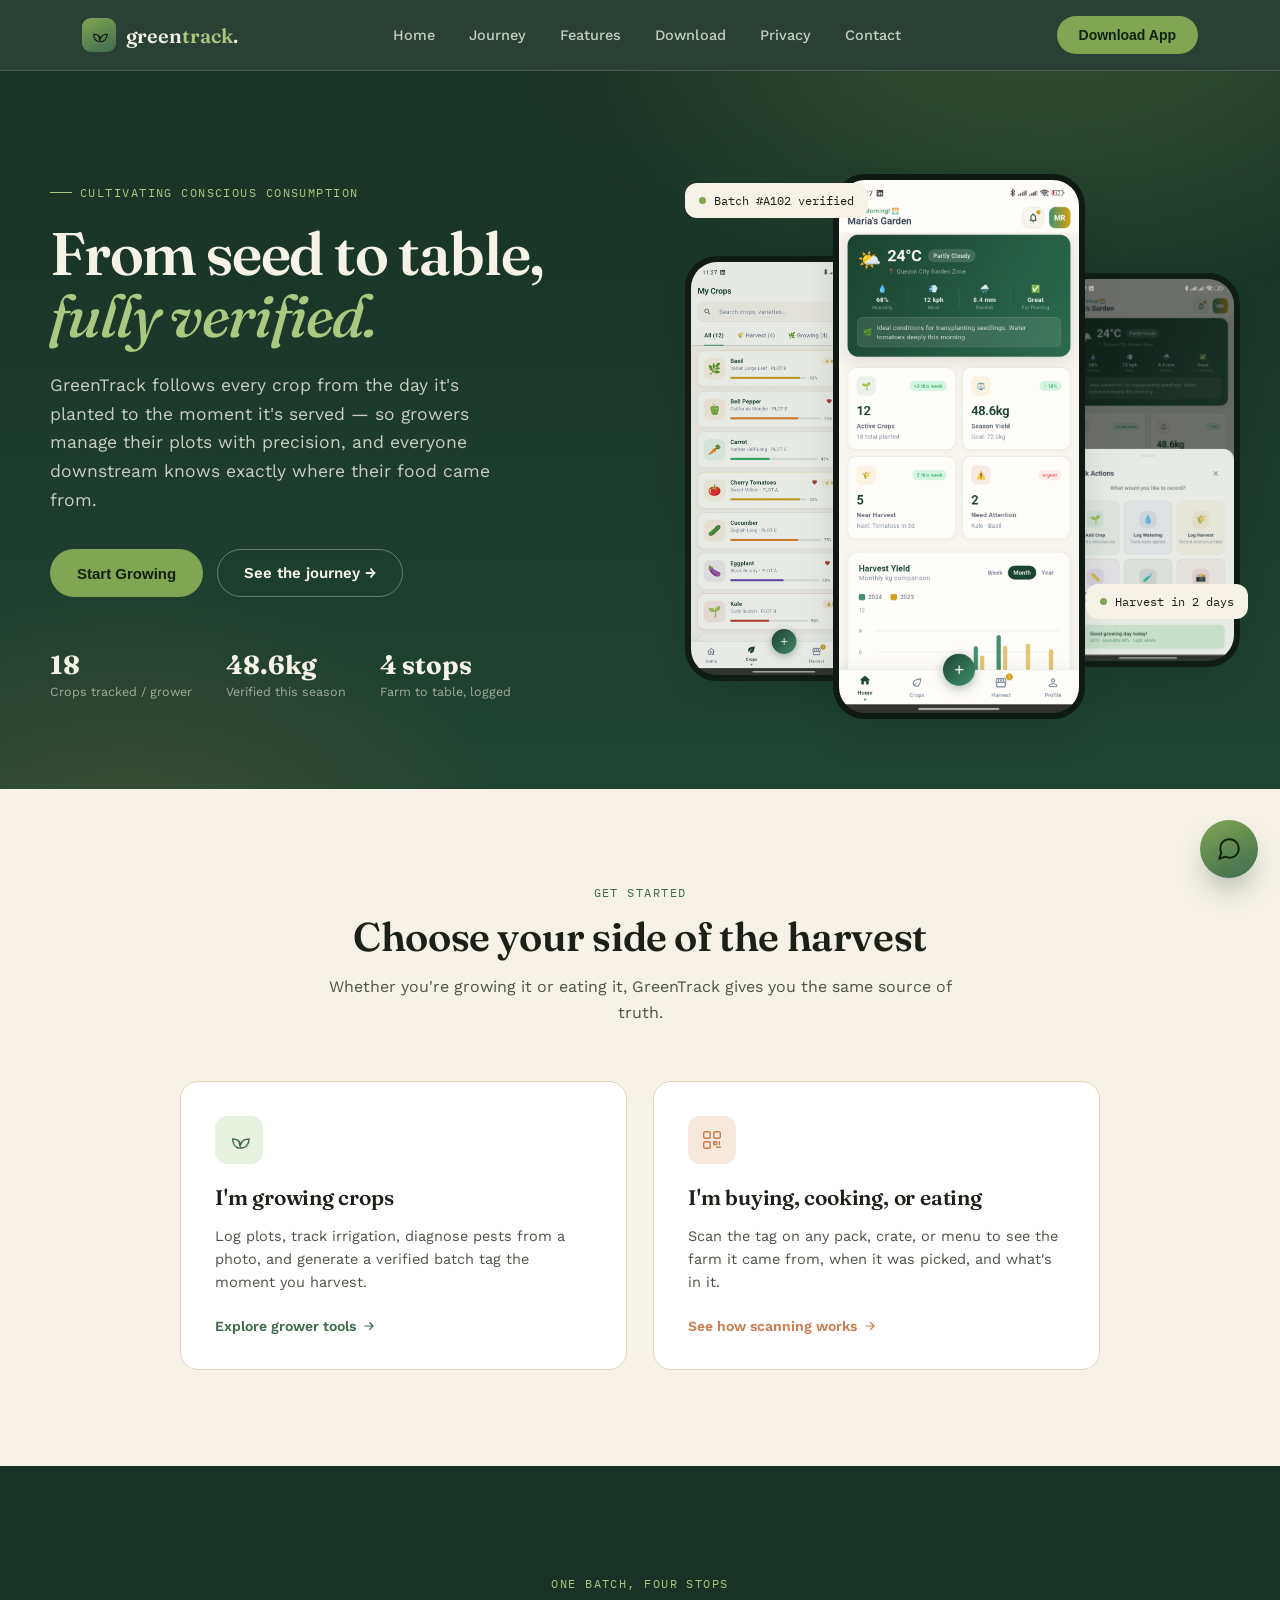
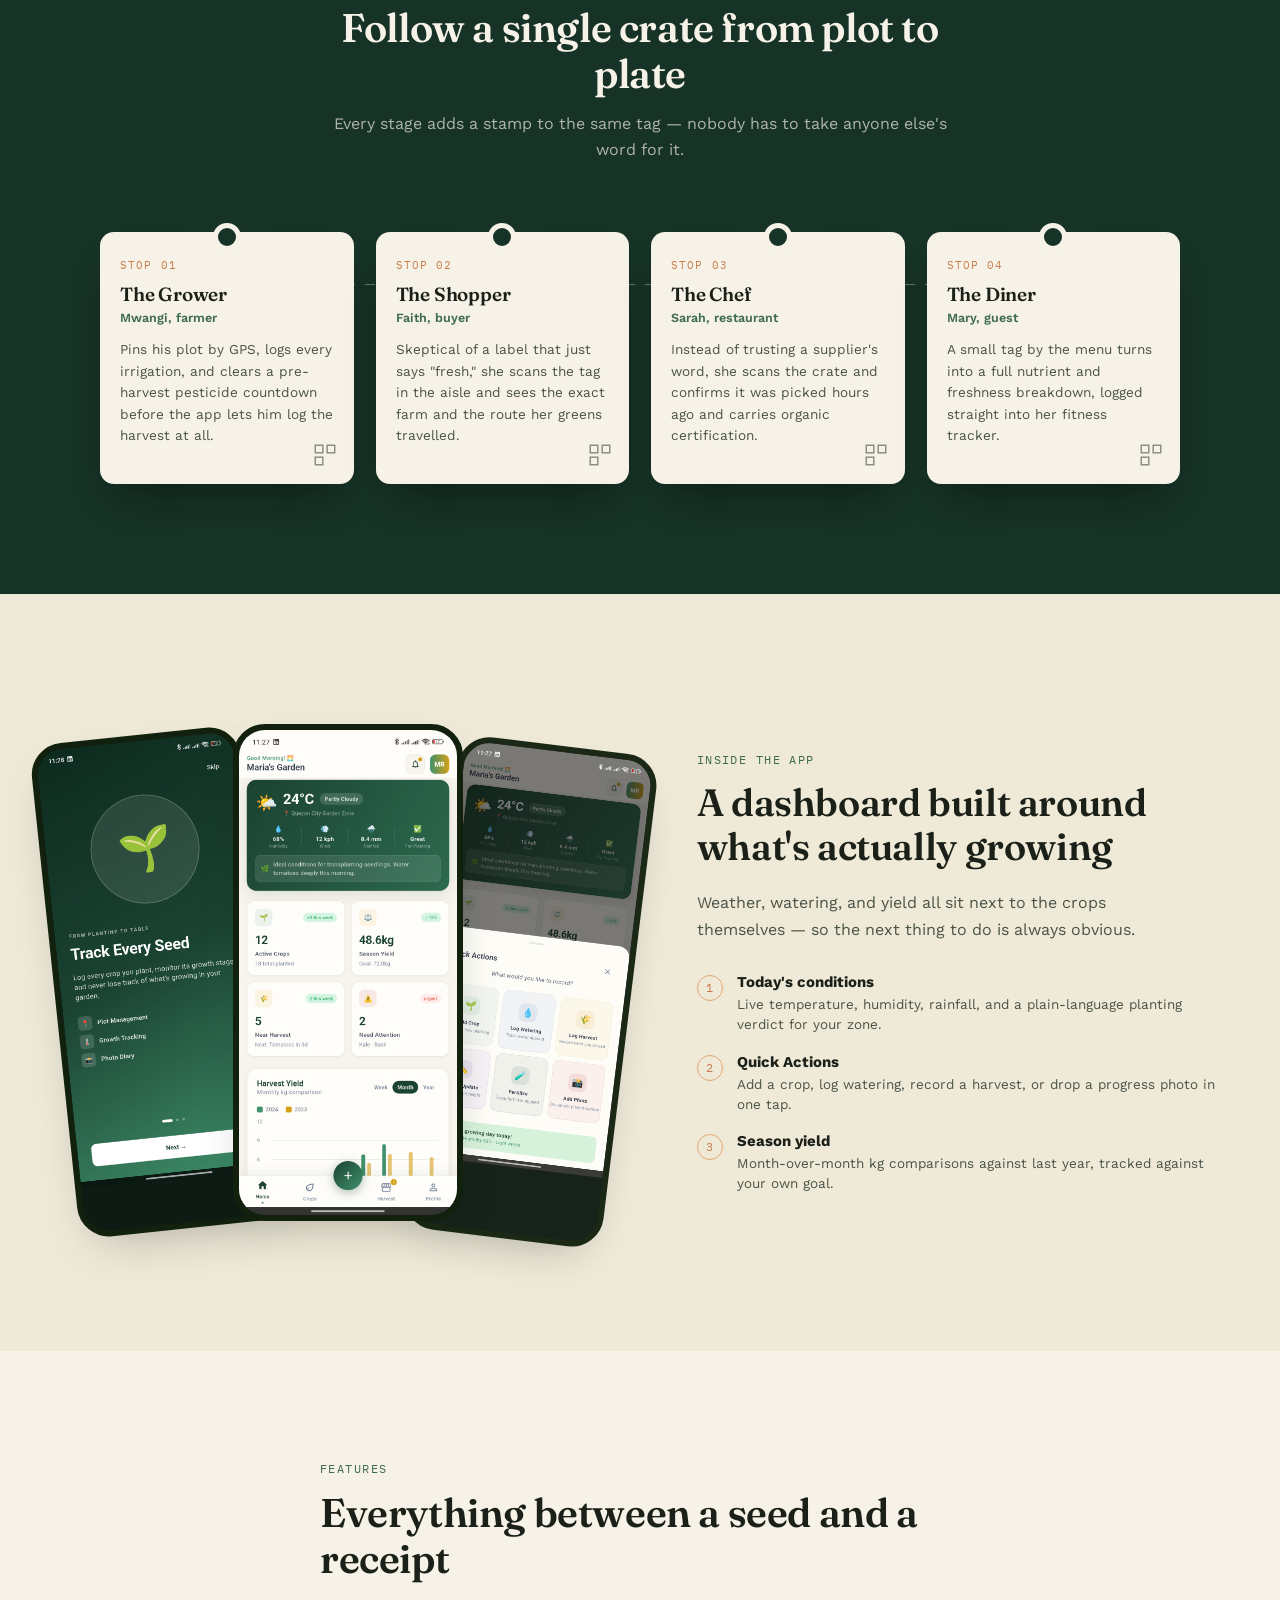
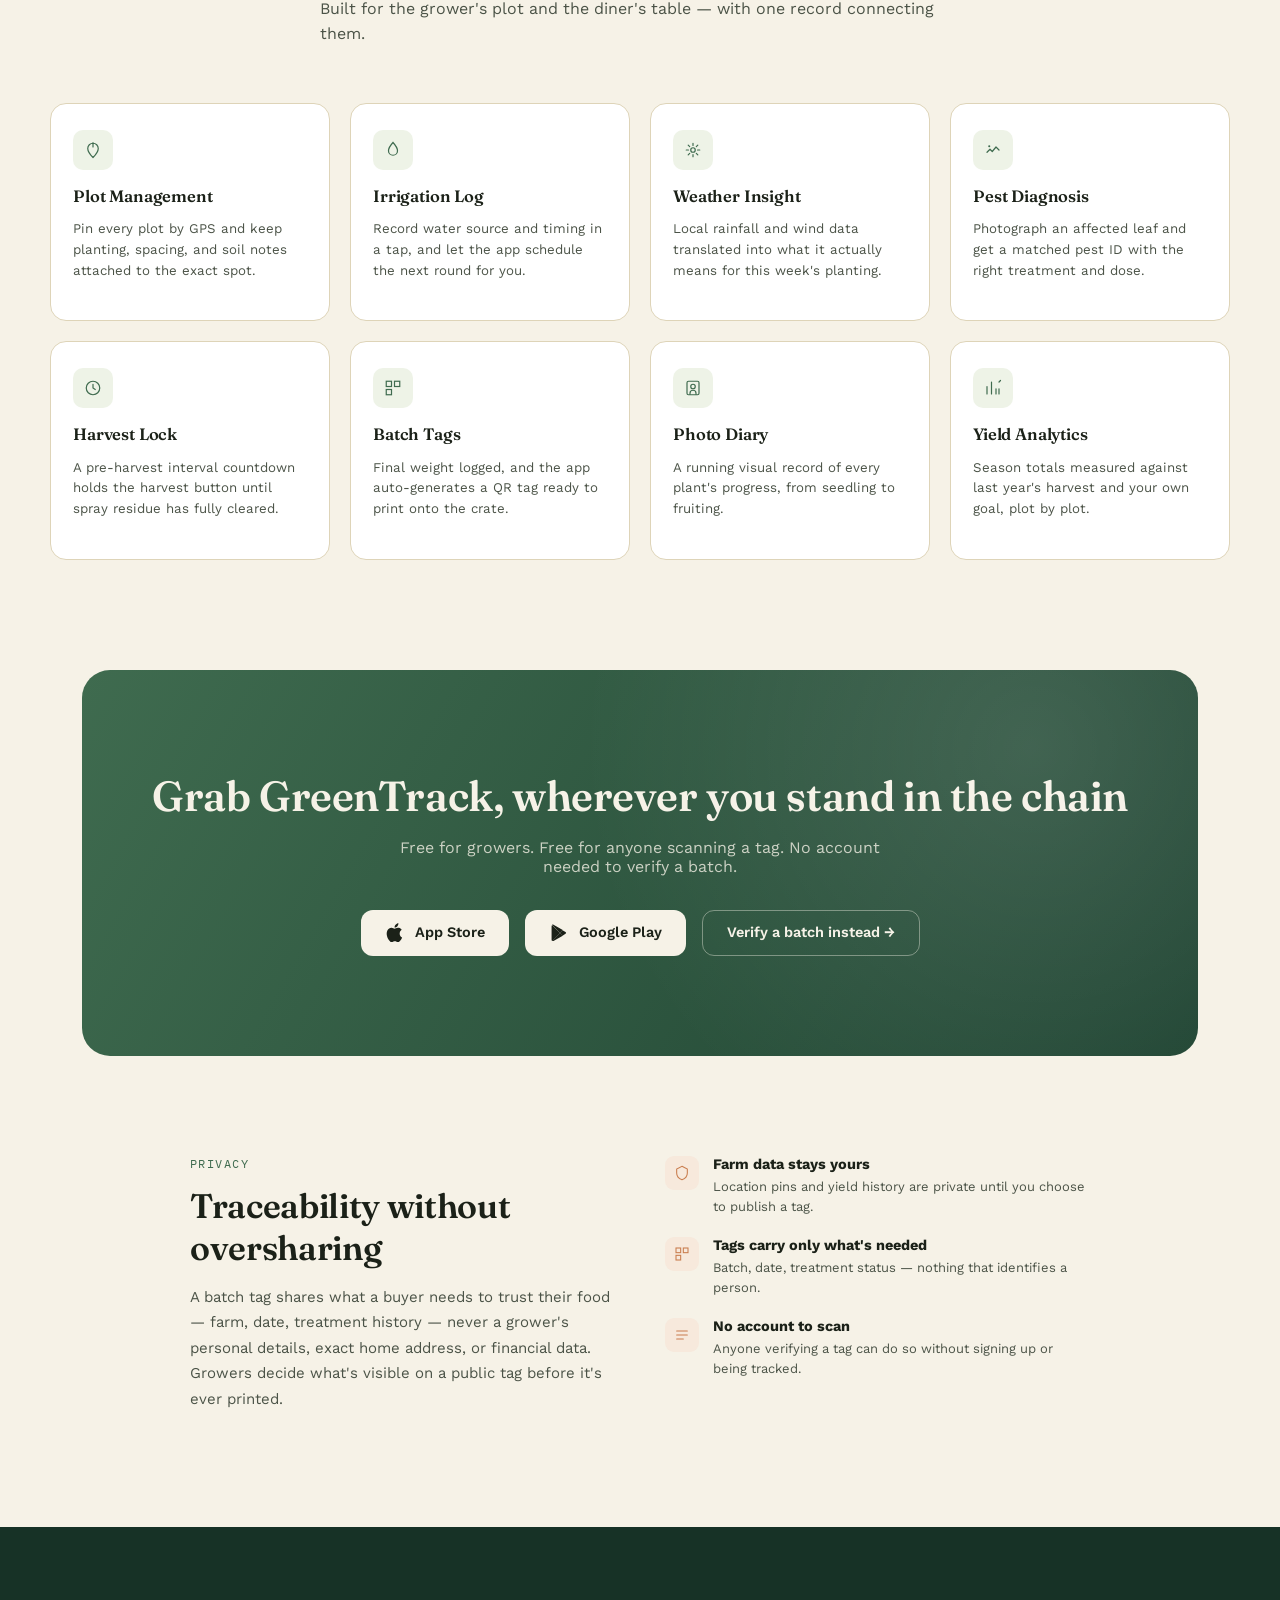
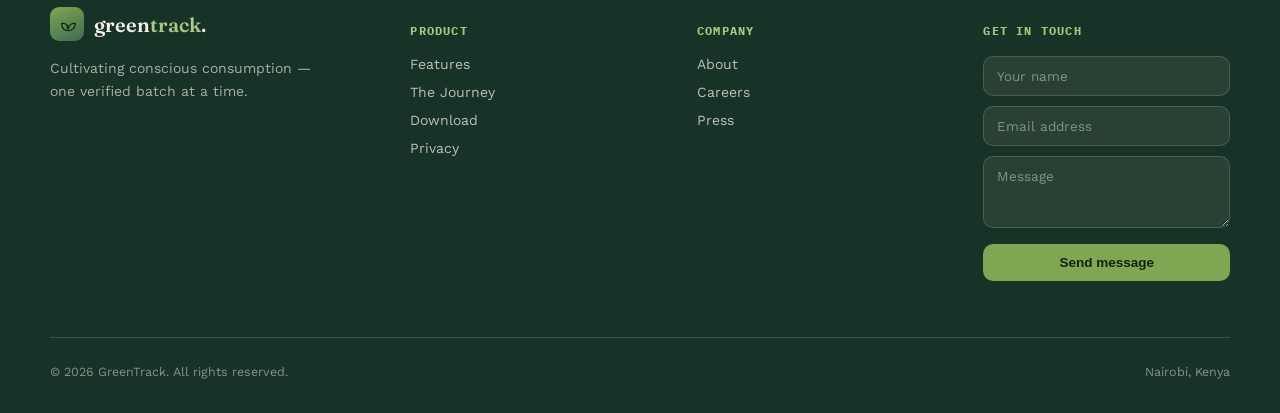
==== index.html @ 7df75783 "Initial GreenTrack project upload" ====
<!DOCTYPE html>
<html lang="en">
<head>
<meta charset="UTF-8">
<meta name="viewport" content="width=device-width, initial-scale=1.0">
<title>GreenTrack — From Seed to Table, Fully Verified</title>
<link rel="preconnect" href="https://fonts.googleapis.com">
<link rel="preconnect" href="https://fonts.gstatic.com" crossorigin>
<link href="https://fonts.googleapis.com/css2?family=Fraunces:opsz,wght@9..144,400;9..144,500;9..144,600;9..144,700&family=Work+Sans:wght@400;500;600;700&family=IBM+Plex+Mono:wght@400;500;600&display=swap" rel="stylesheet">
<link rel="stylesheet" href="widget.css">
<style>
  :root{
    --forest:#173226;
    --forest-2:#1F4432;
    --moss:#3F6B4F;
    --sprout:#7FA653;
    --sprout-light:#A8C97F;
    --clay:#C97D4E;
    --clay-light:#E3A876;
    --cream:#F6F2E7;
    --cream-2:#EFE9D8;
    --ink:#1B2118;
    --ink-soft:#4B5347;
    --line:#DED4B8;
    --line-dark:rgba(246,242,231,0.16);
    --radius:18px;
    --shadow:0 20px 50px -22px rgba(18,32,22,0.35);
  }
  *{box-sizing:border-box;}
  html{scroll-behavior:smooth;}
  body{
    margin:0;
    font-family:'Work Sans', sans-serif;
    background:var(--cream);
    color:var(--ink);
    -webkit-font-smoothing:antialiased;
    overflow-x:hidden;
  }
  h1,h2,h3,.display{
    font-family:'Fraunces', serif;
    font-weight:600;
    letter-spacing:-0.01em;
    margin:0;
    color:inherit;
  }
  .mono{
    font-family:'IBM Plex Mono', monospace;
    text-transform:uppercase;
    letter-spacing:0.12em;
    font-size:12px;
  }
  a{color:inherit; text-decoration:none;}
  img{max-width:100%; display:block;}
  .wrap{max-width:1180px; margin:0 auto; padding:0 32px;}
  section{position:relative;}

  /* ---------- NAV ---------- */
  header{
    position:sticky; top:0; z-index:50;
    background:rgba(23,50,38,0.92);
    backdrop-filter:blur(10px);
    border-bottom:1px solid var(--line-dark);
  }
  .nav{
    display:flex; align-items:center; justify-content:space-between;
    padding:16px 32px; max-width:1180px; margin:0 auto;
  }
  .brand{display:flex; align-items:center; gap:10px; color:var(--cream);}
  .brand-mark{
    width:34px; height:34px; border-radius:9px;
    background:linear-gradient(155deg, var(--sprout), var(--moss));
    display:flex; align-items:center; justify-content:center;
    flex-shrink:0;
  }
  .brand-mark svg{width:18px; height:18px;}
  .brand-name{font-family:'Fraunces', serif; font-size:20px; font-weight:600; color:var(--cream);}
  .brand-name span{color:var(--sprout-light);}
  nav.links{display:flex; gap:34px;}
  nav.links a{
    color:rgba(246,242,231,0.78); font-size:14.5px; font-weight:500;
    position:relative; padding:4px 0; transition:color .2s;
  }
  nav.links a:hover{color:var(--cream);}
  nav.links a::after{
    content:''; position:absolute; left:0; bottom:-2px; width:0; height:1.5px;
    background:var(--sprout-light); transition:width .25s;
  }
  nav.links a:hover::after{width:100%;}
  .nav-cta{
    background:var(--sprout); color:#12210E; font-weight:600; font-size:14px;
    padding:11px 22px; border-radius:999px; border:none; cursor:pointer;
    transition:transform .2s, background .2s; white-space:nowrap;
  }
  .nav-cta:hover{background:var(--sprout-light); transform:translateY(-1px);}
  .nav-toggle{display:none; background:none; border:none; color:var(--cream); font-size:26px; cursor:pointer;}

  /* ---------- HERO ---------- */
  .hero{
    background:
      radial-gradient(ellipse 900px 500px at 82% -10%, rgba(127,166,83,0.28), transparent 60%),
      radial-gradient(ellipse 700px 500px at 10% 110%, rgba(201,125,78,0.18), transparent 55%),
      linear-gradient(180deg, var(--forest) 0%, var(--forest-2) 100%);
    color:var(--cream);
    padding:88px 32px 0;
    overflow:hidden;
  }
  .hero-grid{
    max-width:1180px; margin:0 auto;
    display:grid; grid-template-columns:1.05fr 0.95fr; gap:40px; align-items:center;
    padding-bottom:70px;
  }
  .eyebrow{
    display:inline-flex; align-items:center; gap:8px;
    color:var(--sprout-light); margin-bottom:22px;
  }
  .eyebrow::before{content:''; width:22px; height:1px; background:var(--sprout-light);}
  .hero h1{
    font-size:clamp(38px, 5vw, 60px); line-height:1.04; letter-spacing:-0.02em;
  }
  .hero h1 em{font-style:italic; color:var(--sprout-light); font-weight:500;}
  .hero p.lede{
    font-size:17.5px; line-height:1.65; color:rgba(246,242,231,0.8);
    max-width:460px; margin:24px 0 34px;
  }
  .hero-ctas{display:flex; gap:14px; flex-wrap:wrap;}
  .btn{
    display:inline-flex; align-items:center; gap:9px;
    padding:14px 26px; border-radius:999px; font-weight:600; font-size:15px;
    cursor:pointer; border:1px solid transparent; transition:all .22s;
  }
  .btn-primary{background:var(--sprout); color:#12210E;}
  .btn-primary:hover{background:var(--sprout-light); transform:translateY(-2px); box-shadow:0 12px 24px -10px rgba(127,166,83,0.5);}
  .btn-ghost{background:transparent; border-color:rgba(246,242,231,0.35); color:var(--cream);}
  .btn-ghost:hover{border-color:var(--cream); background:rgba(246,242,231,0.08);}
  .hero-stats{display:flex; gap:34px; margin-top:52px; flex-wrap:wrap;}
  .hero-stats div b{display:block; font-family:'Fraunces', serif; font-size:26px; color:var(--cream);}
  .hero-stats div span{font-size:12.5px; color:rgba(246,242,231,0.6);}

  /* phone showcase */
  .phone-stage{position:relative; height:560px; display:flex; align-items:flex-end; justify-content:center;}
  .phone{
    position:absolute; width:230px; border-radius:32px; overflow:hidden;
    border:6px solid #0E1A13; box-shadow:var(--shadow); background:#0E1A13;
  }
  .phone img{width:100%; display:block;}
  .phone-main{width:252px; z-index:3; bottom:0;}
  .phone-back{width:198px; z-index:1; bottom:38px; left:-4px; opacity:0.9; filter:saturate(0.9);}
  .phone-back.right{left:auto; right:-10px; bottom:52px; width:184px;}
  .tag-float{
    position:absolute; z-index:4; background:var(--cream); color:var(--ink);
    padding:10px 14px; border-radius:12px; box-shadow:var(--shadow);
    font-family:'IBM Plex Mono', monospace; font-size:11.5px; display:flex; align-items:center; gap:8px;
  }
  .tag-float .dot{width:7px; height:7px; border-radius:50%; background:var(--sprout);}
  .tag-float.one{top:24px; left:-4px;}
  .tag-float.two{bottom:100px; right:-18px;}

  /* ---------- GET STARTED ---------- */
  .get-started{background:var(--cream); padding:96px 32px; text-align:center;}
  .section-head{max-width:640px; margin:0 auto 56px;}
  .section-head .mono{color:var(--moss); margin-bottom:14px; display:block;}
  .section-head h2{font-size:clamp(28px,3.4vw,40px); line-height:1.15;}
  .section-head p{color:var(--ink-soft); font-size:16px; margin-top:14px; line-height:1.6;}

  .path-grid{display:grid; grid-template-columns:1fr 1fr; gap:26px; max-width:920px; margin:0 auto;}
  .path-card{
    text-align:left; background:#fff; border:1px solid var(--line);
    border-radius:var(--radius); padding:34px; transition:transform .25s, box-shadow .25s;
  }
  .path-card:hover{transform:translateY(-6px); box-shadow:var(--shadow);}
  .path-icon{
    width:48px; height:48px; border-radius:12px; display:flex; align-items:center; justify-content:center;
    margin-bottom:20px;
  }
  .path-card.grow .path-icon{background:#E9F1E1; color:var(--moss);}
  .path-card.verify .path-icon{background:#F7E9DC; color:var(--clay);}
  .path-card h3{font-size:21px; margin-bottom:10px;}
  .path-card p{color:var(--ink-soft); font-size:14.5px; line-height:1.6; margin-bottom:22px;}
  .path-link{font-weight:600; font-size:14px; display:inline-flex; align-items:center; gap:6px;}
  .path-card.grow .path-link{color:var(--moss);}
  .path-card.verify .path-link{color:var(--clay);}
  .path-link svg{width:14px; height:14px; transition:transform .2s;}
  .path-card:hover .path-link svg{transform:translateX(4px);}

  /* ---------- JOURNEY (signature crate-tag chain) ---------- */
  .journey{background:var(--forest); color:var(--cream); padding:110px 32px;}
  .journey .section-head .mono{color:var(--sprout-light);}
  .journey .section-head p{color:rgba(246,242,231,0.68);}
  .journey .section-head{text-align:center;}

  .chain{
    max-width:1080px; margin:70px auto 0; position:relative;
  }
  .chain::before{
    content:''; position:absolute; top:52px; left:6%; right:6%; height:1px;
    background:repeating-linear-gradient(90deg, rgba(246,242,231,0.35) 0 10px, transparent 10px 20px);
  }
  .chain-row{display:grid; grid-template-columns:repeat(4,1fr); gap:22px;}
  .tag{
    position:relative; background:var(--cream); color:var(--ink);
    border-radius:14px; padding:26px 20px 24px;
    box-shadow:0 24px 40px -20px rgba(0,0,0,0.45);
  }
  .tag::before{
    content:''; position:absolute; top:-9px; left:50%; transform:translateX(-50%);
    width:18px; height:18px; background:var(--forest); border-radius:50%;
    border:5px solid var(--cream);
  }
  .tag .stage-num{
    font-family:'IBM Plex Mono', monospace; font-size:11px; color:var(--clay); letter-spacing:.1em;
    display:block; margin-bottom:10px;
  }
  .tag h3{font-size:19px; margin-bottom:4px;}
  .tag .role{color:var(--moss); font-size:12.5px; font-weight:600; margin-bottom:14px; display:block;}
  .tag p{font-size:13.6px; line-height:1.58; color:var(--ink-soft);}
  .tag .qr{
    position:absolute; bottom:16px; right:16px; width:26px; height:26px; opacity:0.5;
  }

  /* ---------- SHOWCASE ---------- */
  .showcase{background:var(--cream-2); padding:110px 32px;}
  .showcase-grid{
    display:grid; grid-template-columns:1.1fr 1fr; gap:60px; align-items:center; max-width:1180px; margin:0 auto;
  }
  .showcase-copy .mono{color:var(--moss); display:block; margin-bottom:14px;}
  .showcase-copy h2{font-size:clamp(28px,3.2vw,38px); line-height:1.16; margin-bottom:20px;}
  .showcase-copy p{color:var(--ink-soft); font-size:16px; line-height:1.7; margin-bottom:30px; max-width:460px;}
  .feature-mini-list{display:flex; flex-direction:column; gap:18px;}
  .feature-mini{display:flex; gap:14px; align-items:flex-start;}
  .feature-mini .num{
    font-family:'IBM Plex Mono', monospace; font-size:12px; color:var(--clay);
    border:1px solid var(--clay-light); border-radius:50%; width:26px; height:26px;
    display:flex; align-items:center; justify-content:center; flex-shrink:0; margin-top:2px;
  }
  .feature-mini b{display:block; font-size:15px; margin-bottom:3px;}
  .feature-mini span{font-size:13.5px; color:var(--ink-soft); line-height:1.5;}

  .device-cluster{position:relative; display:flex; justify-content:center; padding:20px 0;}
  .device-cluster .phone{position:relative; border:6px solid #12210E;}
  .device-cluster .d1{width:210px; transform:rotate(-6deg) translateY(10px); z-index:1;}
  .device-cluster .d2{width:230px; z-index:3; margin:0 -30px;}
  .device-cluster .d3{width:200px; transform:rotate(7deg) translateY(20px); z-index:2; opacity:0.96;}

  /* ---------- FEATURES ---------- */
  .features{background:var(--cream); padding:110px 32px;}
  .feature-grid{
    display:grid; grid-template-columns:repeat(4,1fr); gap:20px; max-width:1180px; margin:0 auto;
  }
  .fcard{
    background:#fff; border:1px solid var(--line); border-radius:16px; padding:26px 22px;
    transition:transform .22s, border-color .22s;
  }
  .fcard:hover{transform:translateY(-5px); border-color:var(--sprout);}
  .fcard .ficon{
    width:40px; height:40px; border-radius:10px; background:#EEF3E7; color:var(--moss);
    display:flex; align-items:center; justify-content:center; margin-bottom:16px;
  }
  .fcard h3{font-size:16.5px; margin-bottom:8px;}
  .fcard p{font-size:13.3px; color:var(--ink-soft); line-height:1.55;}

  /* ---------- DOWNLOAD ---------- */
  .download{
    background:linear-gradient(120deg, var(--moss), var(--forest-2));
    color:var(--cream); padding:100px 32px; border-radius:28px; margin:0 32px 0;
    max-width:1116px; margin-left:auto; margin-right:auto;
    text-align:center; position:relative; overflow:hidden;
  }
  .download::after{
    content:''; position:absolute; inset:0;
    background:radial-gradient(circle at 85% 20%, rgba(255,255,255,0.12), transparent 45%);
  }
  .download h2{font-size:clamp(28px,3.6vw,42px); margin-bottom:16px; position:relative;}
  .download p{color:rgba(246,242,231,0.78); max-width:480px; margin:0 auto 34px; font-size:16px; position:relative;}
  .store-row{display:flex; gap:16px; justify-content:center; flex-wrap:wrap; position:relative;}
  .store-btn{
    display:flex; align-items:center; gap:10px; background:var(--cream); color:var(--ink);
    padding:13px 24px; border-radius:12px; font-weight:600; font-size:14.5px;
  }
  .store-btn svg{width:20px; height:20px;}
  .store-btn.outline{background:transparent; border:1px solid rgba(246,242,231,0.4); color:var(--cream);}

  /* ---------- PRIVACY ---------- */
  .privacy{padding:100px 32px; background:var(--cream);}
  .privacy-inner{
    max-width:900px; margin:0 auto; display:grid; grid-template-columns:1fr 1fr; gap:50px; align-items:start;
  }
  .privacy h2{font-size:clamp(26px,3vw,34px); margin-bottom:16px;}
  .privacy p{color:var(--ink-soft); line-height:1.7; font-size:15px;}
  .privacy-points{display:flex; flex-direction:column; gap:20px;}
  .ppoint{display:flex; gap:14px;}
  .ppoint .pico{
    width:34px; height:34px; border-radius:9px; background:#F7E9DC; color:var(--clay);
    display:flex; align-items:center; justify-content:center; flex-shrink:0;
  }
  .ppoint b{font-size:14.5px; display:block; margin-bottom:3px;}
  .ppoint span{font-size:13px; color:var(--ink-soft); line-height:1.5;}

  /* ---------- CONTACT / FOOTER ---------- */
  footer{background:var(--forest); color:var(--cream); padding:80px 32px 34px;}
  .footer-grid{
    max-width:1180px; margin:0 auto; display:grid; grid-template-columns:1.3fr 1fr 1fr 1fr; gap:40px;
    padding-bottom:56px; border-bottom:1px solid var(--line-dark);
  }
  .footer-brand p{color:rgba(246,242,231,0.65); font-size:14px; line-height:1.6; margin:16px 0 22px; max-width:280px;}
  .footer-col h4{font-family:'IBM Plex Mono', monospace; font-size:12px; letter-spacing:.1em; text-transform:uppercase; color:var(--sprout-light); margin-bottom:18px;}
  .footer-col a{display:block; color:rgba(246,242,231,0.75); font-size:14px; margin-bottom:12px;}
  .footer-col a:hover{color:var(--cream);}
  .contact-form{display:flex; flex-direction:column; gap:10px;}
  .contact-form input, .contact-form textarea{
    background:rgba(246,242,231,0.08); border:1px solid var(--line-dark); border-radius:10px;
    padding:11px 13px; color:var(--cream); font-family:'Work Sans',sans-serif; font-size:13.5px;
  }
  .contact-form input::placeholder, .contact-form textarea::placeholder{color:rgba(246,242,231,0.45);}
  .contact-form button{
    margin-top:6px; background:var(--sprout); color:#12210E; border:none; padding:11px; border-radius:10px;
    font-weight:600; cursor:pointer; font-size:13.5px;
  }
  .footer-bottom{
    max-width:1180px; margin:0 auto; padding-top:26px; display:flex; justify-content:space-between;
    align-items:center; font-size:12.5px; color:rgba(246,242,231,0.5); flex-wrap:wrap; gap:12px;
  }

  /* reveal animation */
  .reveal{opacity:0; transform:translateY(18px); transition:opacity .7s ease, transform .7s ease;}
  .reveal.in{opacity:1; transform:translateY(0);}

  @media (max-width:920px){
    nav.links, .nav-cta{display:none;}
    .nav-toggle{display:block;}
    .hero-grid{grid-template-columns:1fr; text-align:left;}
    .phone-stage{height:420px; margin-top:20px;}
    .path-grid, .showcase-grid, .privacy-inner{grid-template-columns:1fr;}
    .chain-row{grid-template-columns:1fr 1fr; gap:34px 18px;}
    .chain::before{display:none;}
    .feature-grid{grid-template-columns:1fr 1fr;}
    .footer-grid{grid-template-columns:1fr 1fr;}
    .download{border-radius:20px; margin-left:16px; margin-right:16px; padding:70px 24px;}
  }
  @media (max-width:560px){
    .chain-row, .feature-grid, .footer-grid{grid-template-columns:1fr;}
    .hero{padding-top:110px;}
    .wrap, .nav{padding-left:20px; padding-right:20px;}
  }
</style>
</head>
<body>

<header>
  <div class="nav">
    <div class="brand">
      <div class="brand-mark">
        <svg viewBox="0 0 24 24" fill="none"><path d="M12 21c-4-1-7-5-7-10 4 0 8 2 9 6 1-4 5-6 9-6 0 6-4 10-9 10-1-3-2-5-2-8" stroke="#0F1B12" stroke-width="1.6" stroke-linecap="round" stroke-linejoin="round"/></svg>
      </div>
      <div class="brand-name">green<span>track</span>.</div>
    </div>
    <nav class="links">
      <a href="#home">Home</a>
      <a href="#journey">Journey</a>
      <a href="#features">Features</a>
      <a href="#download">Download</a>
      <a href="#privacy">Privacy</a>
      <a href="#contact">Contact</a>
    </nav>
    <button class="nav-cta">Download App</button>
    <button class="nav-toggle" aria-label="Menu">☰</button>
  </div>
</header>

<section class="hero" id="home">
  <div class="hero-grid">
    <div>
      <span class="eyebrow mono">Cultivating conscious consumption</span>
      <h1>From seed to table,<br><em>fully verified.</em></h1>
      <p class="lede">GreenTrack follows every crop from the day it's planted to the moment it's served — so growers manage their plots with precision, and everyone downstream knows exactly where their food came from.</p>
      <div class="hero-ctas">
        <button class="btn btn-primary" onclick="document.getElementById('get-started').scrollIntoView({behavior:'smooth'})">Start Growing</button>
        <a href="#journey" class="btn btn-ghost">See the journey →</a>
      </div>
      <div class="hero-stats">
        <div><b>18</b><span>Crops tracked / grower</span></div>
        <div><b>48.6kg</b><span>Verified this season</span></div>
        <div><b>4 stops</b><span>Farm to table, logged</span></div>
      </div>
    </div>
    <div class="phone-stage">
      <div class="phone phone-back">
        <img src="assets/crops.jpeg" alt="GreenTrack crops list">
      </div>
      <div class="phone phone-back right">
        <img src="assets/quickactions.jpeg" alt="GreenTrack quick actions">
      </div>
      <div class="phone phone-main">
        <img src="assets/dashboard.jpeg" alt="GreenTrack garden dashboard">
      </div>
      <div class="tag-float one"><span class="dot"></span> Batch #A102 verified</div>
      <div class="tag-float two"><span class="dot"></span> Harvest in 2 days</div>
    </div>
  </div>
</section>

<section class="get-started" id="get-started">
  <div class="section-head reveal">
    <span class="mono">Get started</span>
    <h2>Choose your side of the harvest</h2>
    <p>Whether you're growing it or eating it, GreenTrack gives you the same source of truth.</p>
  </div>
  <div class="path-grid">
    <div class="path-card grow reveal">
      <div class="path-icon">
        <svg width="22" height="22" viewBox="0 0 24 24" fill="none"><path d="M12 21c-4-1-7-5-7-10 4 0 8 2 9 6 1-4 5-6 9-6 0 6-4 10-9 10-1-3-2-5-2-8" stroke="currentColor" stroke-width="1.6" stroke-linecap="round" stroke-linejoin="round"/></svg>
      </div>
      <h3>I'm growing crops</h3>
      <p>Log plots, track irrigation, diagnose pests from a photo, and generate a verified batch tag the moment you harvest.</p>
      <a class="path-link" href="#features">Explore grower tools <svg viewBox="0 0 24 24" fill="none"><path d="M5 12h14M13 6l6 6-6 6" stroke="currentColor" stroke-width="2" stroke-linecap="round" stroke-linejoin="round"/></svg></a>
    </div>
    <div class="path-card verify reveal">
      <div class="path-icon">
        <svg width="22" height="22" viewBox="0 0 24 24" fill="none"><rect x="3" y="3" width="7" height="7" rx="1.2" stroke="currentColor" stroke-width="1.6"/><rect x="14" y="3" width="7" height="7" rx="1.2" stroke="currentColor" stroke-width="1.6"/><rect x="3" y="14" width="7" height="7" rx="1.2" stroke="currentColor" stroke-width="1.6"/><path d="M14 14h3v3h-3zM20 14v3M17 20h4" stroke="currentColor" stroke-width="1.6" stroke-linecap="round"/></svg>
      </div>
      <h3>I'm buying, cooking, or eating</h3>
      <p>Scan the tag on any pack, crate, or menu to see the farm it came from, when it was picked, and what's in it.</p>
      <a class="path-link" href="#journey">See how scanning works <svg viewBox="0 0 24 24" fill="none"><path d="M5 12h14M13 6l6 6-6 6" stroke="currentColor" stroke-width="2" stroke-linecap="round" stroke-linejoin="round"/></svg></a>
    </div>
  </div>
</section>

<section class="journey" id="journey">
  <div class="section-head reveal">
    <span class="mono">One batch, four stops</span>
    <h2>Follow a single crate from plot to plate</h2>
    <p>Every stage adds a stamp to the same tag — nobody has to take anyone else's word for it.</p>
  </div>
  <div class="chain">
    <div class="chain-row">
      <div class="tag reveal">
        <span class="stage-num">STOP 01</span>
        <h3>The Grower</h3>
        <span class="role">Mwangi, farmer</span>
        <p>Pins his plot by GPS, logs every irrigation, and clears a pre-harvest pesticide countdown before the app lets him log the harvest at all.</p>
        <svg class="qr" viewBox="0 0 24 24" fill="none"><rect x="3" y="3" width="7" height="7" stroke="currentColor" stroke-width="1.3"/><rect x="14" y="3" width="7" height="7" stroke="currentColor" stroke-width="1.3"/><rect x="3" y="14" width="7" height="7" stroke="currentColor" stroke-width="1.3"/></svg>
      </div>
      <div class="tag reveal">
        <span class="stage-num">STOP 02</span>
        <h3>The Shopper</h3>
        <span class="role">Faith, buyer</span>
        <p>Skeptical of a label that just says "fresh," she scans the tag in the aisle and sees the exact farm and the route her greens travelled.</p>
        <svg class="qr" viewBox="0 0 24 24" fill="none"><rect x="3" y="3" width="7" height="7" stroke="currentColor" stroke-width="1.3"/><rect x="14" y="3" width="7" height="7" stroke="currentColor" stroke-width="1.3"/><rect x="3" y="14" width="7" height="7" stroke="currentColor" stroke-width="1.3"/></svg>
      </div>
      <div class="tag reveal">
        <span class="stage-num">STOP 03</span>
        <h3>The Chef</h3>
        <span class="role">Sarah, restaurant</span>
        <p>Instead of trusting a supplier's word, she scans the crate and confirms it was picked hours ago and carries organic certification.</p>
        <svg class="qr" viewBox="0 0 24 24" fill="none"><rect x="3" y="3" width="7" height="7" stroke="currentColor" stroke-width="1.3"/><rect x="14" y="3" width="7" height="7" stroke="currentColor" stroke-width="1.3"/><rect x="3" y="14" width="7" height="7" stroke="currentColor" stroke-width="1.3"/></svg>
      </div>
      <div class="tag reveal">
        <span class="stage-num">STOP 04</span>
        <h3>The Diner</h3>
        <span class="role">Mary, guest</span>
        <p>A small tag by the menu turns into a full nutrient and freshness breakdown, logged straight into her fitness tracker.</p>
        <svg class="qr" viewBox="0 0 24 24" fill="none"><rect x="3" y="3" width="7" height="7" stroke="currentColor" stroke-width="1.3"/><rect x="14" y="3" width="7" height="7" stroke="currentColor" stroke-width="1.3"/><rect x="3" y="14" width="7" height="7" stroke="currentColor" stroke-width="1.3"/></svg>
      </div>
    </div>
  </div>
</section>

<section class="showcase">
  <div class="showcase-grid">
    <div class="device-cluster reveal">
      <div class="phone d1"><img src="assets/onboarding.jpeg" alt="GreenTrack onboarding screen"></div>
      <div class="phone d2"><img src="assets/dashboard.jpeg" alt="GreenTrack Maria's Garden dashboard"></div>
      <div class="phone d3"><img src="assets/quickactions.jpeg" alt="GreenTrack quick actions sheet"></div>
    </div>
    <div class="showcase-copy reveal">
      <span class="mono">Inside the app</span>
      <h2>A dashboard built around what's actually growing</h2>
      <p>Weather, watering, and yield all sit next to the crops themselves — so the next thing to do is always obvious.</p>
      <div class="feature-mini-list">
        <div class="feature-mini">
          <span class="num">1</span>
          <div><b>Today's conditions</b><span>Live temperature, humidity, rainfall, and a plain-language planting verdict for your zone.</span></div>
        </div>
        <div class="feature-mini">
          <span class="num">2</span>
          <div><b>Quick Actions</b><span>Add a crop, log watering, record a harvest, or drop a progress photo in one tap.</span></div>
        </div>
        <div class="feature-mini">
          <span class="num">3</span>
          <div><b>Season yield</b><span>Month-over-month kg comparisons against last year, tracked against your own goal.</span></div>
        </div>
      </div>
    </div>
  </div>
</section>

<section class="features" id="features">
  <div class="section-head reveal">
    <span class="mono">Features</span>
    <h2>Everything between a seed and a receipt</h2>
    <p>Built for the grower's plot and the diner's table — with one record connecting them.</p>
  </div>
  <div class="feature-grid">
    <div class="fcard reveal">
      <div class="ficon"><svg width="18" height="18" viewBox="0 0 24 24" fill="none"><path d="M12 2v6M12 22c-4-4-7-8-7-12a7 7 0 0114 0c0 4-3 8-7 12z" stroke="currentColor" stroke-width="1.6" stroke-linecap="round"/></svg></div>
      <h3>Plot Management</h3>
      <p>Pin every plot by GPS and keep planting, spacing, and soil notes attached to the exact spot.</p>
    </div>
    <div class="fcard reveal">
      <div class="ficon"><svg width="18" height="18" viewBox="0 0 24 24" fill="none"><path d="M12 2s6 6.5 6 11a6 6 0 01-12 0c0-4.5 6-11 6-11z" stroke="currentColor" stroke-width="1.6"/></svg></div>
      <h3>Irrigation Log</h3>
      <p>Record water source and timing in a tap, and let the app schedule the next round for you.</p>
    </div>
    <div class="fcard reveal">
      <div class="ficon"><svg width="18" height="18" viewBox="0 0 24 24" fill="none"><circle cx="12" cy="12" r="3" stroke="currentColor" stroke-width="1.6"/><path d="M12 3v3M12 18v3M3 12h3M18 12h3M5.6 5.6l2 2M16.4 16.4l2 2M5.6 18.4l2-2M16.4 7.6l2-2" stroke="currentColor" stroke-width="1.6" stroke-linecap="round"/></svg></div>
      <h3>Weather Insight</h3>
      <p>Local rainfall and wind data translated into what it actually means for this week's planting.</p>
    </div>
    <div class="fcard reveal">
      <div class="ficon"><svg width="18" height="18" viewBox="0 0 24 24" fill="none"><path d="M4 15l4-4 3 3 5-6 4 4" stroke="currentColor" stroke-width="1.6" stroke-linecap="round" stroke-linejoin="round"/><circle cx="7" cy="7" r="1.4" fill="currentColor"/></svg></div>
      <h3>Pest Diagnosis</h3>
      <p>Photograph an affected leaf and get a matched pest ID with the right treatment and dose.</p>
    </div>
    <div class="fcard reveal">
      <div class="ficon"><svg width="18" height="18" viewBox="0 0 24 24" fill="none"><circle cx="12" cy="12" r="9" stroke="currentColor" stroke-width="1.6"/><path d="M12 7v5l3 2" stroke="currentColor" stroke-width="1.6" stroke-linecap="round"/></svg></div>
      <h3>Harvest Lock</h3>
      <p>A pre-harvest interval countdown holds the harvest button until spray residue has fully cleared.</p>
    </div>
    <div class="fcard reveal">
      <div class="ficon"><svg width="18" height="18" viewBox="0 0 24 24" fill="none"><rect x="3" y="3" width="7" height="7" stroke="currentColor" stroke-width="1.6"/><rect x="14" y="3" width="7" height="7" stroke="currentColor" stroke-width="1.6"/><rect x="3" y="14" width="7" height="7" stroke="currentColor" stroke-width="1.6"/></svg></div>
      <h3>Batch Tags</h3>
      <p>Final weight logged, and the app auto-generates a QR tag ready to print onto the crate.</p>
    </div>
    <div class="fcard reveal">
      <div class="ficon"><svg width="18" height="18" viewBox="0 0 24 24" fill="none"><rect x="4" y="3" width="16" height="18" rx="2" stroke="currentColor" stroke-width="1.6"/><circle cx="12" cy="10" r="3" stroke="currentColor" stroke-width="1.6"/><path d="M8 21v-2a4 4 0 018 0v2" stroke="currentColor" stroke-width="1.6"/></svg></div>
      <h3>Photo Diary</h3>
      <p>A running visual record of every plant's progress, from seedling to fruiting.</p>
    </div>
    <div class="fcard reveal">
      <div class="ficon"><svg width="18" height="18" viewBox="0 0 24 24" fill="none"><path d="M4 20V10M10 20V4M16 20v-7M20 4l2-2M20 20V13" stroke="currentColor" stroke-width="1.6" stroke-linecap="round"/></svg></div>
      <h3>Yield Analytics</h3>
      <p>Season totals measured against last year's harvest and your own goal, plot by plot.</p>
    </div>
  </div>
</section>

<section class="download" id="download">
  <h2>Grab GreenTrack, wherever you stand in the chain</h2>
  <p>Free for growers. Free for anyone scanning a tag. No account needed to verify a batch.</p>
  <div class="store-row">
    <a href="#" class="store-btn">
      <svg viewBox="0 0 24 24" fill="currentColor"><path d="M17.6 12.5c0-2.9 2.4-4.3 2.5-4.4-1.4-2-3.5-2.3-4.2-2.3-1.8-.2-3.5 1-4.4 1-.9 0-2.3-1-3.8-1-1.9 0-3.7 1.1-4.7 2.9-2 3.5-.5 8.6 1.4 11.4 1 1.4 2.1 2.9 3.6 2.8 1.4-.1 2-1 3.8-1s2.3.9 3.8.9c1.6 0 2.6-1.4 3.6-2.8.9-1.3 1.3-2.6 1.3-2.7-.1 0-2.9-1.1-2.9-4.8z"/><path d="M14.9 3.8c.8-1 1.3-2.3 1.2-3.6-1.2 0-2.6.8-3.4 1.8-.7.8-1.4 2.1-1.2 3.4 1.3.1 2.6-.7 3.4-1.6z"/></svg>
      App Store
    </a>
    <a href="#" class="store-btn">
      <svg viewBox="0 0 24 24" fill="currentColor"><path d="M3.6 2.6c-.3.3-.5.8-.5 1.4v16c0 .6.2 1.1.5 1.4l.1.1L13 12.1v-.2L3.7 2.5l-.1.1z"/><path d="M16.2 15.3l-3.2-3.2v-.2l3.2-3.2 3.6 2.1c1 .6 1 1.5 0 2.1l-3.6 2.4z"/><path d="M13 12.1L3.7 21.4c.4.4 1 .4 1.7.1l11.1-6.3-3.5-3.1z"/><path d="M13 11.9l3.5-3.5-11.1-6.3c-.7-.4-1.3-.3-1.7.1L13 11.9z"/></svg>
      Google Play
    </a>
    <a href="#" class="store-btn outline">Verify a batch instead →</a>
  </div>
</section>

<section class="privacy" id="privacy">
  <div class="privacy-inner">
    <div class="reveal">
      <span class="mono" style="color:var(--moss); display:block; margin-bottom:14px;">Privacy</span>
      <h2>Traceability without oversharing</h2>
      <p>A batch tag shares what a buyer needs to trust their food — farm, date, treatment history — never a grower's personal details, exact home address, or financial data. Growers decide what's visible on a public tag before it's ever printed.</p>
    </div>
    <div class="privacy-points reveal">
      <div class="ppoint">
        <div class="pico"><svg width="16" height="16" viewBox="0 0 24 24" fill="none"><path d="M12 2l8 4v6c0 5-3.4 8.4-8 10-4.6-1.6-8-5-8-10V6l8-4z" stroke="currentColor" stroke-width="1.6"/></svg></div>
        <div><b>Farm data stays yours</b><span>Location pins and yield history are private until you choose to publish a tag.</span></div>
      </div>
      <div class="ppoint">
        <div class="pico"><svg width="16" height="16" viewBox="0 0 24 24" fill="none"><rect x="3" y="3" width="7" height="7" stroke="currentColor" stroke-width="1.6"/><rect x="14" y="3" width="7" height="7" stroke="currentColor" stroke-width="1.6"/><rect x="3" y="14" width="7" height="7" stroke="currentColor" stroke-width="1.6"/></svg></div>
        <div><b>Tags carry only what's needed</b><span>Batch, date, treatment status — nothing that identifies a person.</span></div>
      </div>
      <div class="ppoint">
        <div class="pico"><svg width="16" height="16" viewBox="0 0 24 24" fill="none"><path d="M4 12h16M4 6h16M4 18h10" stroke="currentColor" stroke-width="1.6" stroke-linecap="round"/></svg></div>
        <div><b>No account to scan</b><span>Anyone verifying a tag can do so without signing up or being tracked.</span></div>
      </div>
    </div>
  </div>
</section>

<footer id="contact">
  <div class="footer-grid">
    <div class="footer-brand reveal">
      <div class="brand">
        <div class="brand-mark">
          <svg viewBox="0 0 24 24" fill="none"><path d="M12 21c-4-1-7-5-7-10 4 0 8 2 9 6 1-4 5-6 9-6 0 6-4 10-9 10-1-3-2-5-2-8" stroke="#0F1B12" stroke-width="1.6" stroke-linecap="round" stroke-linejoin="round"/></svg>
        </div>
        <div class="brand-name">green<span>track</span>.</div>
      </div>
      <p>Cultivating conscious consumption — one verified batch at a time.</p>
    </div>
    <div class="footer-col reveal">
      <h4>Product</h4>
      <a href="#features">Features</a>
      <a href="#journey">The Journey</a>
      <a href="#download">Download</a>
      <a href="#privacy">Privacy</a>
    </div>
    <div class="footer-col reveal">
      <h4>Company</h4>
      <a href="#home">About</a>
      <a href="#">Careers</a>
      <a href="#">Press</a>
    </div>
    <div class="footer-col reveal">
      <h4>Get in touch</h4>
      <form class="contact-form" onsubmit="event.preventDefault(); this.reset(); alert('Thanks — we\'ll be in touch.');">
        <input type="text" placeholder="Your name" required>
        <input type="email" placeholder="Email address" required>
        <textarea placeholder="Message" rows="3" required></textarea>
        <button type="submit">Send message</button>
      </form>
    </div>
  </div>
  <div class="footer-bottom">
    <span>© 2026 GreenTrack. All rights reserved.</span>
    <span>Nairobi, Kenya</span>
  </div>
</footer>

<script>
  // mobile nav toggle
  const toggle = document.querySelector('.nav-toggle');
  const links = document.querySelector('nav.links');
  toggle.addEventListener('click', () => {
    const open = links.style.display === 'flex';
    links.style.display = open ? 'none' : 'flex';
    links.style.flexDirection = 'column';
    links.style.position='absolute'; links.style.top='64px'; links.style.left='0'; links.style.right='0';
    links.style.background='rgba(23,50,38,0.98)'; links.style.padding='20px 32px'; links.style.gap='16px';
  });

  // scroll reveal
  const io = new IntersectionObserver((entries) => {
    entries.forEach(e => { if(e.isIntersecting){ e.target.classList.add('in'); io.unobserve(e.target); } });
  }, {threshold:0.15});
  document.querySelectorAll('.reveal').forEach(el => io.observe(el));
</script>

<!-- Floating chat / GitHub activity / Notion workspace widget.
     Set the real backend URL and WhatsApp number before deploying —
     see widget.js and the greentrack-backend README. -->
<script>
  window.GREENTRACK_API_BASE = "http://localhost:4000";
  window.GREENTRACK_WHATSAPP_NUMBER = "2547XXXXXXXX";
</script>
<script src="widget.js"></script>

</body>
</html>
---- widget.css ----
/* GreenTrack floating widget — chat + GitHub activity + Notion workspace.
   Reuses the site's design tokens (see index.html <style> for the source). */

#gt-widget{
  --w-forest:#173226;
  --w-moss:#3F6B4F;
  --w-sprout:#7FA653;
  --w-sprout-light:#A8C97F;
  --w-clay:#C97D4E;
  --w-cream:#F6F2E7;
  --w-ink:#1B2118;
  --w-ink-soft:#4B5347;
  --w-line:#DED4B8;
  font-family:'Work Sans', sans-serif;
  position:fixed;
  right:22px;
  bottom:22px;
  z-index:999;
}

#gt-widget .gt-launcher{
  width:58px; height:58px; border-radius:50%;
  background:linear-gradient(155deg, var(--w-sprout), var(--w-moss));
  border:none; cursor:pointer;
  display:flex; align-items:center; justify-content:center;
  box-shadow:0 16px 32px -12px rgba(23,50,38,0.55);
  transition:transform .2s;
}
#gt-widget .gt-launcher:hover{transform:translateY(-3px) scale(1.03);}
#gt-widget .gt-launcher svg{width:26px; height:26px; color:#12210E;}
#gt-widget .gt-badge{
  position:absolute; top:-4px; right:-4px; background:var(--w-clay); color:#fff;
  font-family:'IBM Plex Mono', monospace; font-size:10px; min-width:18px; height:18px;
  border-radius:9px; display:flex; align-items:center; justify-content:center; padding:0 4px;
  border:2px solid var(--w-cream);
}

#gt-widget .gt-panel{
  position:absolute; bottom:74px; right:0;
  width:360px; max-width:calc(100vw - 44px);
  height:520px; max-height:70vh;
  background:var(--w-cream);
  border-radius:18px;
  box-shadow:0 30px 60px -20px rgba(9,20,13,0.5);
  border:1px solid var(--w-line);
  display:flex; flex-direction:column;
  overflow:hidden;
  opacity:0; transform:translateY(14px) scale(0.98); pointer-events:none;
  transition:opacity .2s ease, transform .2s ease;
}
#gt-widget.open .gt-panel{opacity:1; transform:translateY(0) scale(1); pointer-events:auto;}

#gt-widget .gt-head{
  background:var(--w-forest); color:var(--w-cream);
  padding:16px 18px; display:flex; align-items:center; justify-content:space-between;
}
#gt-widget .gt-head-title{display:flex; align-items:center; gap:10px;}
#gt-widget .gt-head-title .dot{width:8px; height:8px; border-radius:50%; background:var(--w-sprout-light);}
#gt-widget .gt-head-title b{font-family:'Fraunces', serif; font-size:15.5px; font-weight:600;}
#gt-widget .gt-head-title span{display:block; font-size:11px; color:rgba(246,242,231,0.65);}
#gt-widget .gt-close{background:none; border:none; color:var(--w-cream); font-size:18px; cursor:pointer; opacity:0.75;}
#gt-widget .gt-close:hover{opacity:1;}

#gt-widget .gt-tabs{
  display:flex; background:#EFE9D8; border-bottom:1px solid var(--w-line);
}
#gt-widget .gt-tab{
  flex:1; padding:11px 6px; border:none; background:none; cursor:pointer;
  font-family:'IBM Plex Mono', monospace; font-size:10.5px; letter-spacing:.06em; text-transform:uppercase;
  color:var(--w-ink-soft); border-bottom:2px solid transparent;
}
#gt-widget .gt-tab.active{color:var(--w-moss); border-bottom-color:var(--w-sprout);}

#gt-widget .gt-view{flex:1; display:none; flex-direction:column; overflow:hidden;}
#gt-widget .gt-view.active{display:flex;}

/* --- Chat view --- */
#gt-widget .gt-messages{flex:1; overflow-y:auto; padding:16px; display:flex; flex-direction:column; gap:10px;}
#gt-widget .gt-msg{max-width:82%; padding:9px 12px; border-radius:12px; font-size:13.3px; line-height:1.5;}
#gt-widget .gt-msg.user{align-self:flex-end; background:var(--w-sprout); color:#12210E; border-bottom-right-radius:3px;}
#gt-widget .gt-msg.team{align-self:flex-start; background:#fff; border:1px solid var(--w-line); color:var(--w-ink); border-bottom-left-radius:3px;}
#gt-widget .gt-msg-meta{font-family:'IBM Plex Mono', monospace; font-size:9.5px; opacity:0.6; margin-top:4px; display:block;}
#gt-widget .gt-empty{color:var(--w-ink-soft); font-size:12.5px; text-align:center; margin:auto; padding:20px;}

#gt-widget .gt-composer{border-top:1px solid var(--w-line); padding:10px; display:flex; gap:8px; background:#fff;}
#gt-widget .gt-composer input[type=text]{
  flex:1; border:1px solid var(--w-line); border-radius:10px; padding:10px 12px;
  font-family:'Work Sans', sans-serif; font-size:13px; background:var(--w-cream); color:var(--w-ink);
}
#gt-widget .gt-composer button{
  background:var(--w-sprout); border:none; border-radius:10px; width:38px; cursor:pointer;
  display:flex; align-items:center; justify-content:center;
}
#gt-widget .gt-composer button svg{width:16px; height:16px; color:#12210E;}
#gt-widget .gt-precontact{padding:14px 16px; display:flex; flex-direction:column; gap:8px; background:#fff; border-top:1px solid var(--w-line);}
#gt-widget .gt-precontact input{
  border:1px solid var(--w-line); border-radius:9px; padding:9px 11px; font-size:12.5px;
  font-family:'Work Sans', sans-serif; background:var(--w-cream); color:var(--w-ink);
}
#gt-widget .gt-precontact small{color:var(--w-ink-soft); font-size:11px;}

/* --- Activity view --- */
#gt-widget .gt-activity-list{flex:1; overflow-y:auto; padding:14px 16px; display:flex; flex-direction:column; gap:12px;}
#gt-widget .gt-event{border-left:2px solid var(--w-sprout); padding-left:10px;}
#gt-widget .gt-event a{font-size:13px; color:var(--w-ink); font-weight:500; line-height:1.4;}
#gt-widget .gt-event a:hover{color:var(--w-moss);}
#gt-widget .gt-event .gt-event-meta{
  font-family:'IBM Plex Mono', monospace; font-size:10px; color:var(--w-ink-soft); margin-top:3px; display:block;
}

/* --- Workspace (Notion) view --- */
#gt-widget .gt-workspace{flex:1; overflow-y:auto; padding:14px 16px; display:flex; flex-direction:column; gap:10px;}
#gt-widget .gt-item{
  background:#fff; border:1px solid var(--w-line); border-radius:10px; padding:10px 12px;
  display:flex; align-items:center; justify-content:space-between; gap:8px;
}
#gt-widget .gt-item a{font-size:13px; color:var(--w-ink); font-weight:500;}
#gt-widget .gt-item-status{
  font-family:'IBM Plex Mono', monospace; font-size:9.5px; text-transform:uppercase; letter-spacing:.05em;
  color:var(--w-clay); border:1px solid var(--w-clay); border-radius:999px; padding:2px 8px; white-space:nowrap;
}
#gt-widget .gt-new-item{display:flex; gap:6px; padding:12px 16px; border-top:1px solid var(--w-line); background:#fff;}
#gt-widget .gt-new-item input{
  flex:1; border:1px solid var(--w-line); border-radius:9px; padding:9px 11px; font-size:12.5px;
  font-family:'Work Sans', sans-serif; background:var(--w-cream); color:var(--w-ink);
}
#gt-widget .gt-new-item button{
  background:var(--w-clay); color:#fff; border:none; border-radius:9px; padding:0 14px;
  font-size:12px; font-weight:600; cursor:pointer;
}

#gt-widget .gt-loading, #gt-widget .gt-offline{
  color:var(--w-ink-soft); font-size:12px; text-align:center; padding:20px; margin:auto;
}

@media (max-width:480px){
  #gt-widget{right:14px; bottom:14px;}
  #gt-widget .gt-panel{width:calc(100vw - 28px); height:66vh;}
}
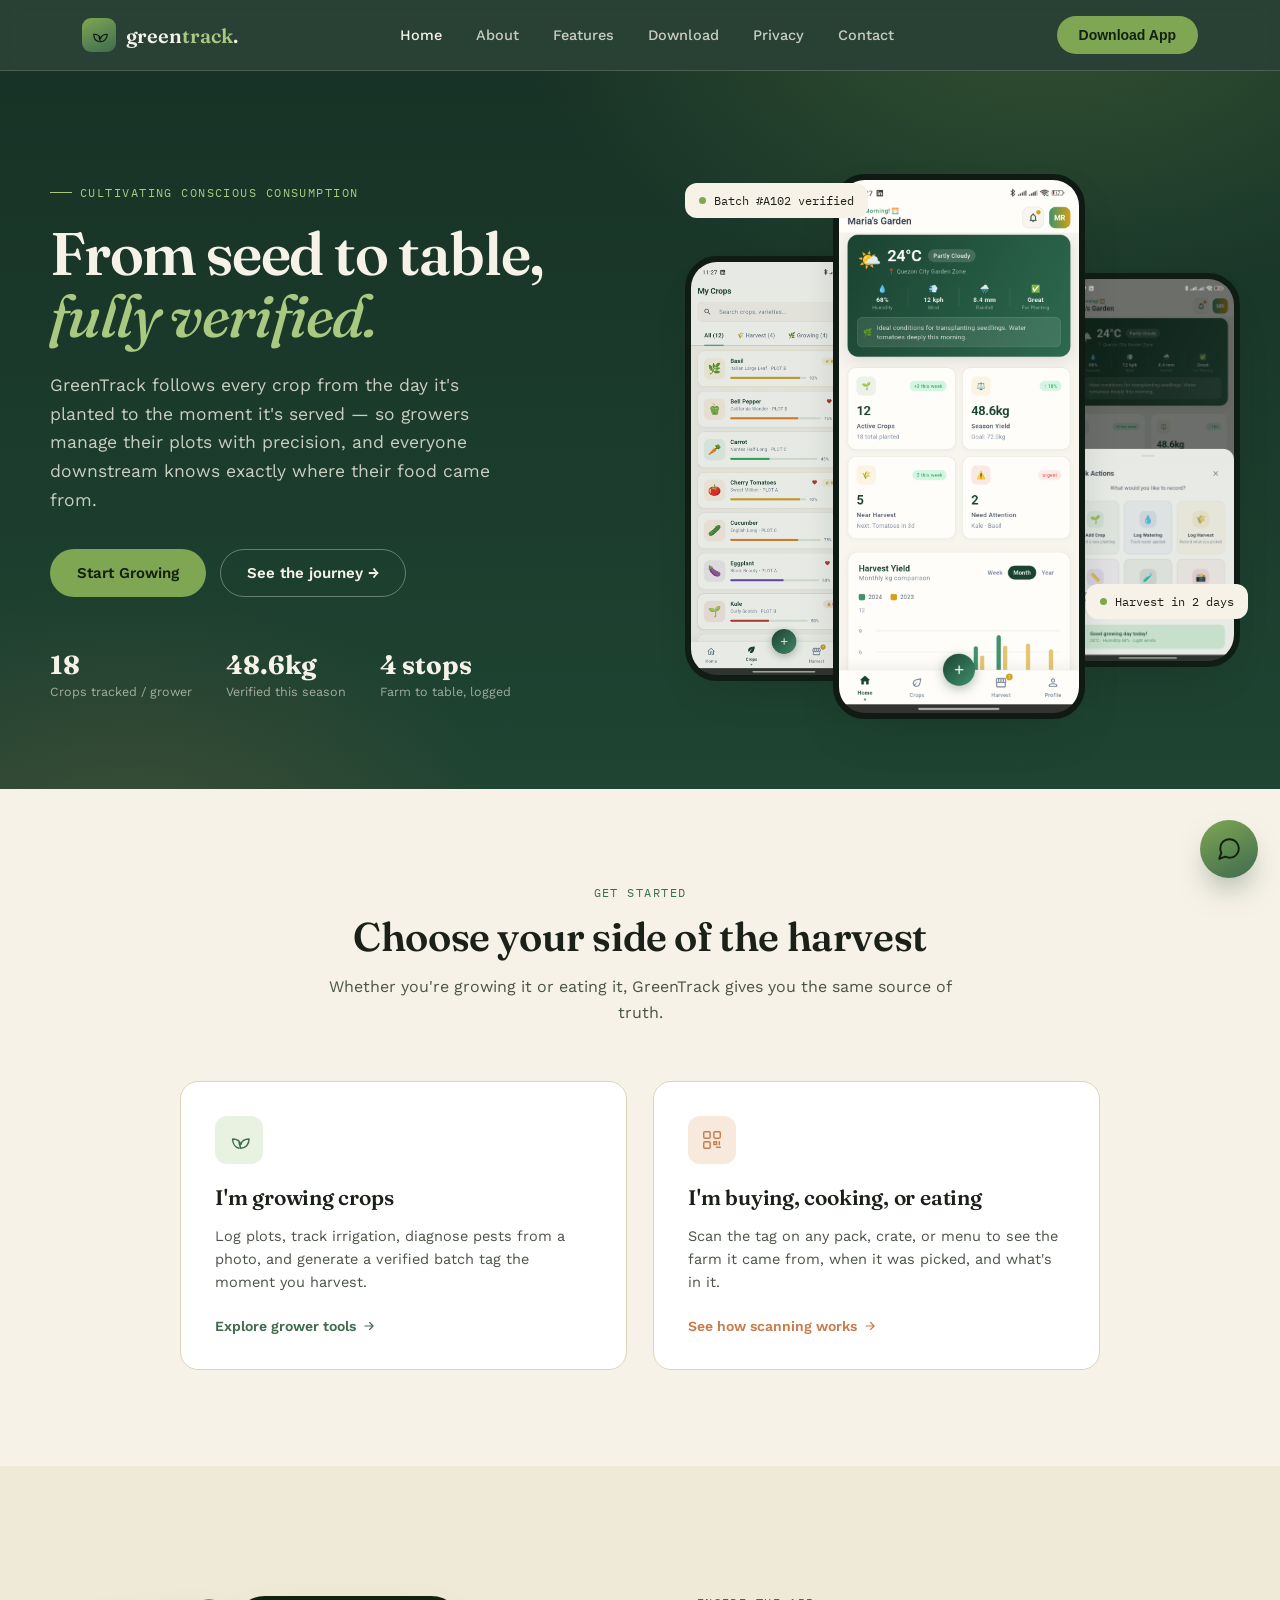
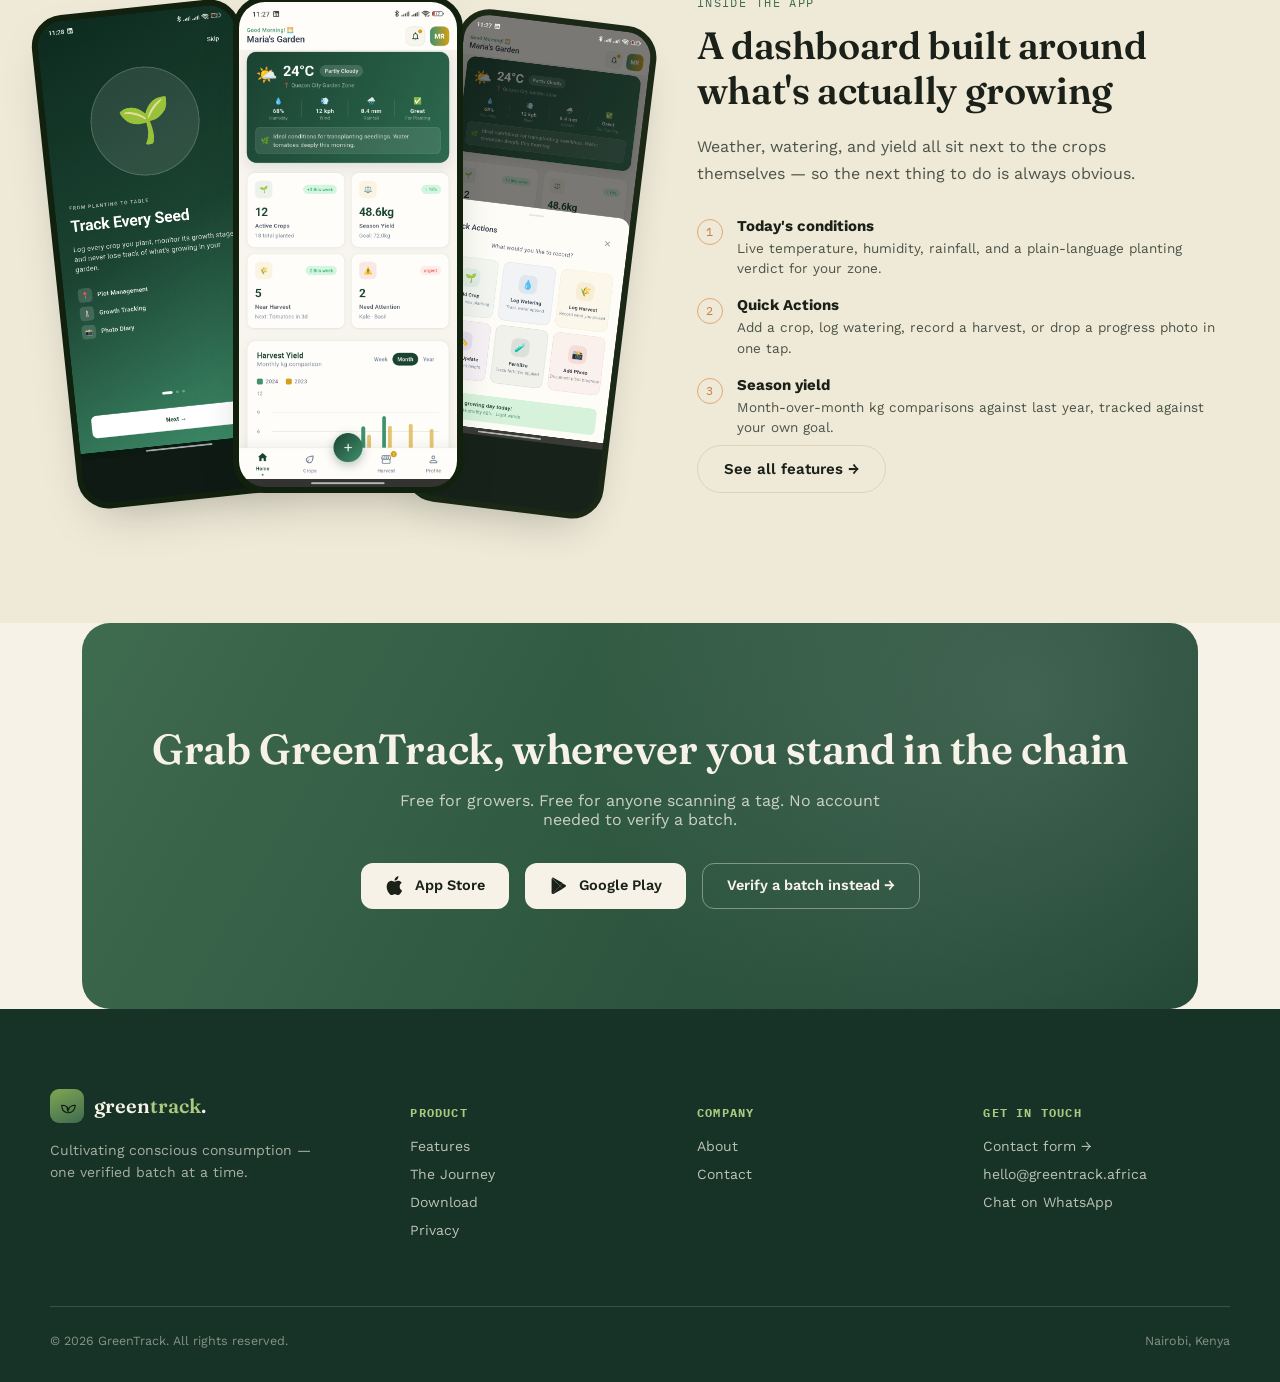
==== commit 4547b306: "Initial commit" ====
--- a/index.html
+++ b/index.html
@@ -7,361 +7,28 @@
 <link rel="preconnect" href="https://fonts.googleapis.com">
 <link rel="preconnect" href="https://fonts.gstatic.com" crossorigin>
 <link href="https://fonts.googleapis.com/css2?family=Fraunces:opsz,wght@9..144,400;9..144,500;9..144,600;9..144,700&family=Work+Sans:wght@400;500;600;700&family=IBM+Plex+Mono:wght@400;500;600&display=swap" rel="stylesheet">
+<link rel="stylesheet" href="styles.css">
 <link rel="stylesheet" href="widget.css">
-<style>
-  :root{
-    --forest:#173226;
-    --forest-2:#1F4432;
-    --moss:#3F6B4F;
-    --sprout:#7FA653;
-    --sprout-light:#A8C97F;
-    --clay:#C97D4E;
-    --clay-light:#E3A876;
-    --cream:#F6F2E7;
-    --cream-2:#EFE9D8;
-    --ink:#1B2118;
-    --ink-soft:#4B5347;
-    --line:#DED4B8;
-    --line-dark:rgba(246,242,231,0.16);
-    --radius:18px;
-    --shadow:0 20px 50px -22px rgba(18,32,22,0.35);
-  }
-  *{box-sizing:border-box;}
-  html{scroll-behavior:smooth;}
-  body{
-    margin:0;
-    font-family:'Work Sans', sans-serif;
-    background:var(--cream);
-    color:var(--ink);
-    -webkit-font-smoothing:antialiased;
-    overflow-x:hidden;
-  }
-  h1,h2,h3,.display{
-    font-family:'Fraunces', serif;
-    font-weight:600;
-    letter-spacing:-0.01em;
-    margin:0;
-    color:inherit;
-  }
-  .mono{
-    font-family:'IBM Plex Mono', monospace;
-    text-transform:uppercase;
-    letter-spacing:0.12em;
-    font-size:12px;
-  }
-  a{color:inherit; text-decoration:none;}
-  img{max-width:100%; display:block;}
-  .wrap{max-width:1180px; margin:0 auto; padding:0 32px;}
-  section{position:relative;}
-
-  /* ---------- NAV ---------- */
-  header{
-    position:sticky; top:0; z-index:50;
-    background:rgba(23,50,38,0.92);
-    backdrop-filter:blur(10px);
-    border-bottom:1px solid var(--line-dark);
-  }
-  .nav{
-    display:flex; align-items:center; justify-content:space-between;
-    padding:16px 32px; max-width:1180px; margin:0 auto;
-  }
-  .brand{display:flex; align-items:center; gap:10px; color:var(--cream);}
-  .brand-mark{
-    width:34px; height:34px; border-radius:9px;
-    background:linear-gradient(155deg, var(--sprout), var(--moss));
-    display:flex; align-items:center; justify-content:center;
-    flex-shrink:0;
-  }
-  .brand-mark svg{width:18px; height:18px;}
-  .brand-name{font-family:'Fraunces', serif; font-size:20px; font-weight:600; color:var(--cream);}
-  .brand-name span{color:var(--sprout-light);}
-  nav.links{display:flex; gap:34px;}
-  nav.links a{
-    color:rgba(246,242,231,0.78); font-size:14.5px; font-weight:500;
-    position:relative; padding:4px 0; transition:color .2s;
-  }
-  nav.links a:hover{color:var(--cream);}
-  nav.links a::after{
-    content:''; position:absolute; left:0; bottom:-2px; width:0; height:1.5px;
-    background:var(--sprout-light); transition:width .25s;
-  }
-  nav.links a:hover::after{width:100%;}
-  .nav-cta{
-    background:var(--sprout); color:#12210E; font-weight:600; font-size:14px;
-    padding:11px 22px; border-radius:999px; border:none; cursor:pointer;
-    transition:transform .2s, background .2s; white-space:nowrap;
-  }
-  .nav-cta:hover{background:var(--sprout-light); transform:translateY(-1px);}
-  .nav-toggle{display:none; background:none; border:none; color:var(--cream); font-size:26px; cursor:pointer;}
-
-  /* ---------- HERO ---------- */
-  .hero{
-    background:
-      radial-gradient(ellipse 900px 500px at 82% -10%, rgba(127,166,83,0.28), transparent 60%),
-      radial-gradient(ellipse 700px 500px at 10% 110%, rgba(201,125,78,0.18), transparent 55%),
-      linear-gradient(180deg, var(--forest) 0%, var(--forest-2) 100%);
-    color:var(--cream);
-    padding:88px 32px 0;
-    overflow:hidden;
-  }
-  .hero-grid{
-    max-width:1180px; margin:0 auto;
-    display:grid; grid-template-columns:1.05fr 0.95fr; gap:40px; align-items:center;
-    padding-bottom:70px;
-  }
-  .eyebrow{
-    display:inline-flex; align-items:center; gap:8px;
-    color:var(--sprout-light); margin-bottom:22px;
-  }
-  .eyebrow::before{content:''; width:22px; height:1px; background:var(--sprout-light);}
-  .hero h1{
-    font-size:clamp(38px, 5vw, 60px); line-height:1.04; letter-spacing:-0.02em;
-  }
-  .hero h1 em{font-style:italic; color:var(--sprout-light); font-weight:500;}
-  .hero p.lede{
-    font-size:17.5px; line-height:1.65; color:rgba(246,242,231,0.8);
-    max-width:460px; margin:24px 0 34px;
-  }
-  .hero-ctas{display:flex; gap:14px; flex-wrap:wrap;}
-  .btn{
-    display:inline-flex; align-items:center; gap:9px;
-    padding:14px 26px; border-radius:999px; font-weight:600; font-size:15px;
-    cursor:pointer; border:1px solid transparent; transition:all .22s;
-  }
-  .btn-primary{background:var(--sprout); color:#12210E;}
-  .btn-primary:hover{background:var(--sprout-light); transform:translateY(-2px); box-shadow:0 12px 24px -10px rgba(127,166,83,0.5);}
-  .btn-ghost{background:transparent; border-color:rgba(246,242,231,0.35); color:var(--cream);}
-  .btn-ghost:hover{border-color:var(--cream); background:rgba(246,242,231,0.08);}
-  .hero-stats{display:flex; gap:34px; margin-top:52px; flex-wrap:wrap;}
-  .hero-stats div b{display:block; font-family:'Fraunces', serif; font-size:26px; color:var(--cream);}
-  .hero-stats div span{font-size:12.5px; color:rgba(246,242,231,0.6);}
-
-  /* phone showcase */
-  .phone-stage{position:relative; height:560px; display:flex; align-items:flex-end; justify-content:center;}
-  .phone{
-    position:absolute; width:230px; border-radius:32px; overflow:hidden;
-    border:6px solid #0E1A13; box-shadow:var(--shadow); background:#0E1A13;
-  }
-  .phone img{width:100%; display:block;}
-  .phone-main{width:252px; z-index:3; bottom:0;}
-  .phone-back{width:198px; z-index:1; bottom:38px; left:-4px; opacity:0.9; filter:saturate(0.9);}
-  .phone-back.right{left:auto; right:-10px; bottom:52px; width:184px;}
-  .tag-float{
-    position:absolute; z-index:4; background:var(--cream); color:var(--ink);
-    padding:10px 14px; border-radius:12px; box-shadow:var(--shadow);
-    font-family:'IBM Plex Mono', monospace; font-size:11.5px; display:flex; align-items:center; gap:8px;
-  }
-  .tag-float .dot{width:7px; height:7px; border-radius:50%; background:var(--sprout);}
-  .tag-float.one{top:24px; left:-4px;}
-  .tag-float.two{bottom:100px; right:-18px;}
-
-  /* ---------- GET STARTED ---------- */
-  .get-started{background:var(--cream); padding:96px 32px; text-align:center;}
-  .section-head{max-width:640px; margin:0 auto 56px;}
-  .section-head .mono{color:var(--moss); margin-bottom:14px; display:block;}
-  .section-head h2{font-size:clamp(28px,3.4vw,40px); line-height:1.15;}
-  .section-head p{color:var(--ink-soft); font-size:16px; margin-top:14px; line-height:1.6;}
-
-  .path-grid{display:grid; grid-template-columns:1fr 1fr; gap:26px; max-width:920px; margin:0 auto;}
-  .path-card{
-    text-align:left; background:#fff; border:1px solid var(--line);
-    border-radius:var(--radius); padding:34px; transition:transform .25s, box-shadow .25s;
-  }
-  .path-card:hover{transform:translateY(-6px); box-shadow:var(--shadow);}
-  .path-icon{
-    width:48px; height:48px; border-radius:12px; display:flex; align-items:center; justify-content:center;
-    margin-bottom:20px;
-  }
-  .path-card.grow .path-icon{background:#E9F1E1; color:var(--moss);}
-  .path-card.verify .path-icon{background:#F7E9DC; color:var(--clay);}
-  .path-card h3{font-size:21px; margin-bottom:10px;}
-  .path-card p{color:var(--ink-soft); font-size:14.5px; line-height:1.6; margin-bottom:22px;}
-  .path-link{font-weight:600; font-size:14px; display:inline-flex; align-items:center; gap:6px;}
-  .path-card.grow .path-link{color:var(--moss);}
-  .path-card.verify .path-link{color:var(--clay);}
-  .path-link svg{width:14px; height:14px; transition:transform .2s;}
-  .path-card:hover .path-link svg{transform:translateX(4px);}
-
-  /* ---------- JOURNEY (signature crate-tag chain) ---------- */
-  .journey{background:var(--forest); color:var(--cream); padding:110px 32px;}
-  .journey .section-head .mono{color:var(--sprout-light);}
-  .journey .section-head p{color:rgba(246,242,231,0.68);}
-  .journey .section-head{text-align:center;}
-
-  .chain{
-    max-width:1080px; margin:70px auto 0; position:relative;
-  }
-  .chain::before{
-    content:''; position:absolute; top:52px; left:6%; right:6%; height:1px;
-    background:repeating-linear-gradient(90deg, rgba(246,242,231,0.35) 0 10px, transparent 10px 20px);
-  }
-  .chain-row{display:grid; grid-template-columns:repeat(4,1fr); gap:22px;}
-  .tag{
-    position:relative; background:var(--cream); color:var(--ink);
-    border-radius:14px; padding:26px 20px 24px;
-    box-shadow:0 24px 40px -20px rgba(0,0,0,0.45);
-  }
-  .tag::before{
-    content:''; position:absolute; top:-9px; left:50%; transform:translateX(-50%);
-    width:18px; height:18px; background:var(--forest); border-radius:50%;
-    border:5px solid var(--cream);
-  }
-  .tag .stage-num{
-    font-family:'IBM Plex Mono', monospace; font-size:11px; color:var(--clay); letter-spacing:.1em;
-    display:block; margin-bottom:10px;
-  }
-  .tag h3{font-size:19px; margin-bottom:4px;}
-  .tag .role{color:var(--moss); font-size:12.5px; font-weight:600; margin-bottom:14px; display:block;}
-  .tag p{font-size:13.6px; line-height:1.58; color:var(--ink-soft);}
-  .tag .qr{
-    position:absolute; bottom:16px; right:16px; width:26px; height:26px; opacity:0.5;
-  }
-
-  /* ---------- SHOWCASE ---------- */
-  .showcase{background:var(--cream-2); padding:110px 32px;}
-  .showcase-grid{
-    display:grid; grid-template-columns:1.1fr 1fr; gap:60px; align-items:center; max-width:1180px; margin:0 auto;
-  }
-  .showcase-copy .mono{color:var(--moss); display:block; margin-bottom:14px;}
-  .showcase-copy h2{font-size:clamp(28px,3.2vw,38px); line-height:1.16; margin-bottom:20px;}
-  .showcase-copy p{color:var(--ink-soft); font-size:16px; line-height:1.7; margin-bottom:30px; max-width:460px;}
-  .feature-mini-list{display:flex; flex-direction:column; gap:18px;}
-  .feature-mini{display:flex; gap:14px; align-items:flex-start;}
-  .feature-mini .num{
-    font-family:'IBM Plex Mono', monospace; font-size:12px; color:var(--clay);
-    border:1px solid var(--clay-light); border-radius:50%; width:26px; height:26px;
-    display:flex; align-items:center; justify-content:center; flex-shrink:0; margin-top:2px;
-  }
-  .feature-mini b{display:block; font-size:15px; margin-bottom:3px;}
-  .feature-mini span{font-size:13.5px; color:var(--ink-soft); line-height:1.5;}
-
-  .device-cluster{position:relative; display:flex; justify-content:center; padding:20px 0;}
-  .device-cluster .phone{position:relative; border:6px solid #12210E;}
-  .device-cluster .d1{width:210px; transform:rotate(-6deg) translateY(10px); z-index:1;}
-  .device-cluster .d2{width:230px; z-index:3; margin:0 -30px;}
-  .device-cluster .d3{width:200px; transform:rotate(7deg) translateY(20px); z-index:2; opacity:0.96;}
-
-  /* ---------- FEATURES ---------- */
-  .features{background:var(--cream); padding:110px 32px;}
-  .feature-grid{
-    display:grid; grid-template-columns:repeat(4,1fr); gap:20px; max-width:1180px; margin:0 auto;
-  }
-  .fcard{
-    background:#fff; border:1px solid var(--line); border-radius:16px; padding:26px 22px;
-    transition:transform .22s, border-color .22s;
-  }
-  .fcard:hover{transform:translateY(-5px); border-color:var(--sprout);}
-  .fcard .ficon{
-    width:40px; height:40px; border-radius:10px; background:#EEF3E7; color:var(--moss);
-    display:flex; align-items:center; justify-content:center; margin-bottom:16px;
-  }
-  .fcard h3{font-size:16.5px; margin-bottom:8px;}
-  .fcard p{font-size:13.3px; color:var(--ink-soft); line-height:1.55;}
-
-  /* ---------- DOWNLOAD ---------- */
-  .download{
-    background:linear-gradient(120deg, var(--moss), var(--forest-2));
-    color:var(--cream); padding:100px 32px; border-radius:28px; margin:0 32px 0;
-    max-width:1116px; margin-left:auto; margin-right:auto;
-    text-align:center; position:relative; overflow:hidden;
-  }
-  .download::after{
-    content:''; position:absolute; inset:0;
-    background:radial-gradient(circle at 85% 20%, rgba(255,255,255,0.12), transparent 45%);
-  }
-  .download h2{font-size:clamp(28px,3.6vw,42px); margin-bottom:16px; position:relative;}
-  .download p{color:rgba(246,242,231,0.78); max-width:480px; margin:0 auto 34px; font-size:16px; position:relative;}
-  .store-row{display:flex; gap:16px; justify-content:center; flex-wrap:wrap; position:relative;}
-  .store-btn{
-    display:flex; align-items:center; gap:10px; background:var(--cream); color:var(--ink);
-    padding:13px 24px; border-radius:12px; font-weight:600; font-size:14.5px;
-  }
-  .store-btn svg{width:20px; height:20px;}
-  .store-btn.outline{background:transparent; border:1px solid rgba(246,242,231,0.4); color:var(--cream);}
-
-  /* ---------- PRIVACY ---------- */
-  .privacy{padding:100px 32px; background:var(--cream);}
-  .privacy-inner{
-    max-width:900px; margin:0 auto; display:grid; grid-template-columns:1fr 1fr; gap:50px; align-items:start;
-  }
-  .privacy h2{font-size:clamp(26px,3vw,34px); margin-bottom:16px;}
-  .privacy p{color:var(--ink-soft); line-height:1.7; font-size:15px;}
-  .privacy-points{display:flex; flex-direction:column; gap:20px;}
-  .ppoint{display:flex; gap:14px;}
-  .ppoint .pico{
-    width:34px; height:34px; border-radius:9px; background:#F7E9DC; color:var(--clay);
-    display:flex; align-items:center; justify-content:center; flex-shrink:0;
-  }
-  .ppoint b{font-size:14.5px; display:block; margin-bottom:3px;}
-  .ppoint span{font-size:13px; color:var(--ink-soft); line-height:1.5;}
-
-  /* ---------- CONTACT / FOOTER ---------- */
-  footer{background:var(--forest); color:var(--cream); padding:80px 32px 34px;}
-  .footer-grid{
-    max-width:1180px; margin:0 auto; display:grid; grid-template-columns:1.3fr 1fr 1fr 1fr; gap:40px;
-    padding-bottom:56px; border-bottom:1px solid var(--line-dark);
-  }
-  .footer-brand p{color:rgba(246,242,231,0.65); font-size:14px; line-height:1.6; margin:16px 0 22px; max-width:280px;}
-  .footer-col h4{font-family:'IBM Plex Mono', monospace; font-size:12px; letter-spacing:.1em; text-transform:uppercase; color:var(--sprout-light); margin-bottom:18px;}
-  .footer-col a{display:block; color:rgba(246,242,231,0.75); font-size:14px; margin-bottom:12px;}
-  .footer-col a:hover{color:var(--cream);}
-  .contact-form{display:flex; flex-direction:column; gap:10px;}
-  .contact-form input, .contact-form textarea{
-    background:rgba(246,242,231,0.08); border:1px solid var(--line-dark); border-radius:10px;
-    padding:11px 13px; color:var(--cream); font-family:'Work Sans',sans-serif; font-size:13.5px;
-  }
-  .contact-form input::placeholder, .contact-form textarea::placeholder{color:rgba(246,242,231,0.45);}
-  .contact-form button{
-    margin-top:6px; background:var(--sprout); color:#12210E; border:none; padding:11px; border-radius:10px;
-    font-weight:600; cursor:pointer; font-size:13.5px;
-  }
-  .footer-bottom{
-    max-width:1180px; margin:0 auto; padding-top:26px; display:flex; justify-content:space-between;
-    align-items:center; font-size:12.5px; color:rgba(246,242,231,0.5); flex-wrap:wrap; gap:12px;
-  }
-
-  /* reveal animation */
-  .reveal{opacity:0; transform:translateY(18px); transition:opacity .7s ease, transform .7s ease;}
-  .reveal.in{opacity:1; transform:translateY(0);}
-
-  @media (max-width:920px){
-    nav.links, .nav-cta{display:none;}
-    .nav-toggle{display:block;}
-    .hero-grid{grid-template-columns:1fr; text-align:left;}
-    .phone-stage{height:420px; margin-top:20px;}
-    .path-grid, .showcase-grid, .privacy-inner{grid-template-columns:1fr;}
-    .chain-row{grid-template-columns:1fr 1fr; gap:34px 18px;}
-    .chain::before{display:none;}
-    .feature-grid{grid-template-columns:1fr 1fr;}
-    .footer-grid{grid-template-columns:1fr 1fr;}
-    .download{border-radius:20px; margin-left:16px; margin-right:16px; padding:70px 24px;}
-  }
-  @media (max-width:560px){
-    .chain-row, .feature-grid, .footer-grid{grid-template-columns:1fr;}
-    .hero{padding-top:110px;}
-    .wrap, .nav{padding-left:20px; padding-right:20px;}
-  }
-</style>
 </head>
 <body>
 
 <header>
   <div class="nav">
-    <div class="brand">
+    <a href="index.html" class="brand" style="color:inherit;">
       <div class="brand-mark">
         <svg viewBox="0 0 24 24" fill="none"><path d="M12 21c-4-1-7-5-7-10 4 0 8 2 9 6 1-4 5-6 9-6 0 6-4 10-9 10-1-3-2-5-2-8" stroke="#0F1B12" stroke-width="1.6" stroke-linecap="round" stroke-linejoin="round"/></svg>
       </div>
       <div class="brand-name">green<span>track</span>.</div>
-    </div>
+    </a>
     <nav class="links">
-      <a href="#home">Home</a>
-      <a href="#journey">Journey</a>
-      <a href="#features">Features</a>
-      <a href="#download">Download</a>
-      <a href="#privacy">Privacy</a>
-      <a href="#contact">Contact</a>
+      <a href="index.html" style="color:var(--cream);">Home</a>
+      <a href="about.html">About</a>
+      <a href="features.html">Features</a>
+      <a href="download.html">Download</a>
+      <a href="privacy.html">Privacy</a>
+      <a href="contact.html">Contact</a>
     </nav>
-    <button class="nav-cta">Download App</button>
+    <a href="download.html"><button class="nav-cta">Download App</button></a>
     <button class="nav-toggle" aria-label="Menu">☰</button>
   </div>
 </header>
@@ -373,8 +40,8 @@
       <h1>From seed to table,<br><em>fully verified.</em></h1>
       <p class="lede">GreenTrack follows every crop from the day it's planted to the moment it's served — so growers manage their plots with precision, and everyone downstream knows exactly where their food came from.</p>
       <div class="hero-ctas">
-        <button class="btn btn-primary" onclick="document.getElementById('get-started').scrollIntoView({behavior:'smooth'})">Start Growing</button>
-        <a href="#journey" class="btn btn-ghost">See the journey →</a>
+        <a href="download.html" class="btn btn-primary">Start Growing</a>
+        <a href="about.html#journey" class="btn btn-ghost">See the journey →</a>
       </div>
       <div class="hero-stats">
         <div><b>18</b><span>Crops tracked / grower</span></div>
@@ -383,15 +50,9 @@
       </div>
     </div>
     <div class="phone-stage">
-      <div class="phone phone-back">
-        <img src="assets/crops.jpeg" alt="GreenTrack crops list">
-      </div>
-      <div class="phone phone-back right">
-        <img src="assets/quickactions.jpeg" alt="GreenTrack quick actions">
-      </div>
-      <div class="phone phone-main">
-        <img src="assets/dashboard.jpeg" alt="GreenTrack garden dashboard">
-      </div>
+      <div class="phone phone-back"><img src="assets/crops.jpeg" alt="GreenTrack crops list"></div>
+      <div class="phone phone-back right"><img src="assets/quickactions.jpeg" alt="GreenTrack quick actions"></div>
+      <div class="phone phone-main"><img src="assets/dashboard.jpeg" alt="GreenTrack garden dashboard"></div>
       <div class="tag-float one"><span class="dot"></span> Batch #A102 verified</div>
       <div class="tag-float two"><span class="dot"></span> Harvest in 2 days</div>
     </div>
@@ -406,60 +67,16 @@
   </div>
   <div class="path-grid">
     <div class="path-card grow reveal">
-      <div class="path-icon">
-        <svg width="22" height="22" viewBox="0 0 24 24" fill="none"><path d="M12 21c-4-1-7-5-7-10 4 0 8 2 9 6 1-4 5-6 9-6 0 6-4 10-9 10-1-3-2-5-2-8" stroke="currentColor" stroke-width="1.6" stroke-linecap="round" stroke-linejoin="round"/></svg>
-      </div>
+      <div class="path-icon"><svg width="22" height="22" viewBox="0 0 24 24" fill="none"><path d="M12 21c-4-1-7-5-7-10 4 0 8 2 9 6 1-4 5-6 9-6 0 6-4 10-9 10-1-3-2-5-2-8" stroke="currentColor" stroke-width="1.6" stroke-linecap="round" stroke-linejoin="round"/></svg></div>
       <h3>I'm growing crops</h3>
       <p>Log plots, track irrigation, diagnose pests from a photo, and generate a verified batch tag the moment you harvest.</p>
-      <a class="path-link" href="#features">Explore grower tools <svg viewBox="0 0 24 24" fill="none"><path d="M5 12h14M13 6l6 6-6 6" stroke="currentColor" stroke-width="2" stroke-linecap="round" stroke-linejoin="round"/></svg></a>
+      <a class="path-link" href="features.html">Explore grower tools <svg viewBox="0 0 24 24" fill="none"><path d="M5 12h14M13 6l6 6-6 6" stroke="currentColor" stroke-width="2" stroke-linecap="round" stroke-linejoin="round"/></svg></a>
     </div>
     <div class="path-card verify reveal">
-      <div class="path-icon">
-        <svg width="22" height="22" viewBox="0 0 24 24" fill="none"><rect x="3" y="3" width="7" height="7" rx="1.2" stroke="currentColor" stroke-width="1.6"/><rect x="14" y="3" width="7" height="7" rx="1.2" stroke="currentColor" stroke-width="1.6"/><rect x="3" y="14" width="7" height="7" rx="1.2" stroke="currentColor" stroke-width="1.6"/><path d="M14 14h3v3h-3zM20 14v3M17 20h4" stroke="currentColor" stroke-width="1.6" stroke-linecap="round"/></svg>
-      </div>
+      <div class="path-icon"><svg width="22" height="22" viewBox="0 0 24 24" fill="none"><rect x="3" y="3" width="7" height="7" rx="1.2" stroke="currentColor" stroke-width="1.6"/><rect x="14" y="3" width="7" height="7" rx="1.2" stroke="currentColor" stroke-width="1.6"/><rect x="3" y="14" width="7" height="7" rx="1.2" stroke="currentColor" stroke-width="1.6"/><path d="M14 14h3v3h-3zM20 14v3M17 20h4" stroke="currentColor" stroke-width="1.6" stroke-linecap="round"/></svg></div>
       <h3>I'm buying, cooking, or eating</h3>
       <p>Scan the tag on any pack, crate, or menu to see the farm it came from, when it was picked, and what's in it.</p>
-      <a class="path-link" href="#journey">See how scanning works <svg viewBox="0 0 24 24" fill="none"><path d="M5 12h14M13 6l6 6-6 6" stroke="currentColor" stroke-width="2" stroke-linecap="round" stroke-linejoin="round"/></svg></a>
-    </div>
-  </div>
-</section>
-
-<section class="journey" id="journey">
-  <div class="section-head reveal">
-    <span class="mono">One batch, four stops</span>
-    <h2>Follow a single crate from plot to plate</h2>
-    <p>Every stage adds a stamp to the same tag — nobody has to take anyone else's word for it.</p>
-  </div>
-  <div class="chain">
-    <div class="chain-row">
-      <div class="tag reveal">
-        <span class="stage-num">STOP 01</span>
-        <h3>The Grower</h3>
-        <span class="role">Mwangi, farmer</span>
-        <p>Pins his plot by GPS, logs every irrigation, and clears a pre-harvest pesticide countdown before the app lets him log the harvest at all.</p>
-        <svg class="qr" viewBox="0 0 24 24" fill="none"><rect x="3" y="3" width="7" height="7" stroke="currentColor" stroke-width="1.3"/><rect x="14" y="3" width="7" height="7" stroke="currentColor" stroke-width="1.3"/><rect x="3" y="14" width="7" height="7" stroke="currentColor" stroke-width="1.3"/></svg>
-      </div>
-      <div class="tag reveal">
-        <span class="stage-num">STOP 02</span>
-        <h3>The Shopper</h3>
-        <span class="role">Faith, buyer</span>
-        <p>Skeptical of a label that just says "fresh," she scans the tag in the aisle and sees the exact farm and the route her greens travelled.</p>
-        <svg class="qr" viewBox="0 0 24 24" fill="none"><rect x="3" y="3" width="7" height="7" stroke="currentColor" stroke-width="1.3"/><rect x="14" y="3" width="7" height="7" stroke="currentColor" stroke-width="1.3"/><rect x="3" y="14" width="7" height="7" stroke="currentColor" stroke-width="1.3"/></svg>
-      </div>
-      <div class="tag reveal">
-        <span class="stage-num">STOP 03</span>
-        <h3>The Chef</h3>
-        <span class="role">Sarah, restaurant</span>
-        <p>Instead of trusting a supplier's word, she scans the crate and confirms it was picked hours ago and carries organic certification.</p>
-        <svg class="qr" viewBox="0 0 24 24" fill="none"><rect x="3" y="3" width="7" height="7" stroke="currentColor" stroke-width="1.3"/><rect x="14" y="3" width="7" height="7" stroke="currentColor" stroke-width="1.3"/><rect x="3" y="14" width="7" height="7" stroke="currentColor" stroke-width="1.3"/></svg>
-      </div>
-      <div class="tag reveal">
-        <span class="stage-num">STOP 04</span>
-        <h3>The Diner</h3>
-        <span class="role">Mary, guest</span>
-        <p>A small tag by the menu turns into a full nutrient and freshness breakdown, logged straight into her fitness tracker.</p>
-        <svg class="qr" viewBox="0 0 24 24" fill="none"><rect x="3" y="3" width="7" height="7" stroke="currentColor" stroke-width="1.3"/><rect x="14" y="3" width="7" height="7" stroke="currentColor" stroke-width="1.3"/><rect x="3" y="14" width="7" height="7" stroke="currentColor" stroke-width="1.3"/></svg>
-      </div>
+      <a class="path-link" href="about.html#journey">See how scanning works <svg viewBox="0 0 24 24" fill="none"><path d="M5 12h14M13 6l6 6-6 6" stroke="currentColor" stroke-width="2" stroke-linecap="round" stroke-linejoin="round"/></svg></a>
     </div>
   </div>
 </section>
@@ -476,69 +93,11 @@
       <h2>A dashboard built around what's actually growing</h2>
       <p>Weather, watering, and yield all sit next to the crops themselves — so the next thing to do is always obvious.</p>
       <div class="feature-mini-list">
-        <div class="feature-mini">
-          <span class="num">1</span>
-          <div><b>Today's conditions</b><span>Live temperature, humidity, rainfall, and a plain-language planting verdict for your zone.</span></div>
-        </div>
-        <div class="feature-mini">
-          <span class="num">2</span>
-          <div><b>Quick Actions</b><span>Add a crop, log watering, record a harvest, or drop a progress photo in one tap.</span></div>
-        </div>
-        <div class="feature-mini">
-          <span class="num">3</span>
-          <div><b>Season yield</b><span>Month-over-month kg comparisons against last year, tracked against your own goal.</span></div>
-        </div>
+        <div class="feature-mini"><span class="num">1</span><div><b>Today's conditions</b><span>Live temperature, humidity, rainfall, and a plain-language planting verdict for your zone.</span></div></div>
+        <div class="feature-mini"><span class="num">2</span><div><b>Quick Actions</b><span>Add a crop, log watering, record a harvest, or drop a progress photo in one tap.</span></div></div>
+        <div class="feature-mini"><span class="num">3</span><div><b>Season yield</b><span>Month-over-month kg comparisons against last year, tracked against your own goal.</span></div></div>
       </div>
-    </div>
-  </div>
-</section>
-
-<section class="features" id="features">
-  <div class="section-head reveal">
-    <span class="mono">Features</span>
-    <h2>Everything between a seed and a receipt</h2>
-    <p>Built for the grower's plot and the diner's table — with one record connecting them.</p>
-  </div>
-  <div class="feature-grid">
-    <div class="fcard reveal">
-      <div class="ficon"><svg width="18" height="18" viewBox="0 0 24 24" fill="none"><path d="M12 2v6M12 22c-4-4-7-8-7-12a7 7 0 0114 0c0 4-3 8-7 12z" stroke="currentColor" stroke-width="1.6" stroke-linecap="round"/></svg></div>
-      <h3>Plot Management</h3>
-      <p>Pin every plot by GPS and keep planting, spacing, and soil notes attached to the exact spot.</p>
-    </div>
-    <div class="fcard reveal">
-      <div class="ficon"><svg width="18" height="18" viewBox="0 0 24 24" fill="none"><path d="M12 2s6 6.5 6 11a6 6 0 01-12 0c0-4.5 6-11 6-11z" stroke="currentColor" stroke-width="1.6"/></svg></div>
-      <h3>Irrigation Log</h3>
-      <p>Record water source and timing in a tap, and let the app schedule the next round for you.</p>
-    </div>
-    <div class="fcard reveal">
-      <div class="ficon"><svg width="18" height="18" viewBox="0 0 24 24" fill="none"><circle cx="12" cy="12" r="3" stroke="currentColor" stroke-width="1.6"/><path d="M12 3v3M12 18v3M3 12h3M18 12h3M5.6 5.6l2 2M16.4 16.4l2 2M5.6 18.4l2-2M16.4 7.6l2-2" stroke="currentColor" stroke-width="1.6" stroke-linecap="round"/></svg></div>
-      <h3>Weather Insight</h3>
-      <p>Local rainfall and wind data translated into what it actually means for this week's planting.</p>
-    </div>
-    <div class="fcard reveal">
-      <div class="ficon"><svg width="18" height="18" viewBox="0 0 24 24" fill="none"><path d="M4 15l4-4 3 3 5-6 4 4" stroke="currentColor" stroke-width="1.6" stroke-linecap="round" stroke-linejoin="round"/><circle cx="7" cy="7" r="1.4" fill="currentColor"/></svg></div>
-      <h3>Pest Diagnosis</h3>
-      <p>Photograph an affected leaf and get a matched pest ID with the right treatment and dose.</p>
-    </div>
-    <div class="fcard reveal">
-      <div class="ficon"><svg width="18" height="18" viewBox="0 0 24 24" fill="none"><circle cx="12" cy="12" r="9" stroke="currentColor" stroke-width="1.6"/><path d="M12 7v5l3 2" stroke="currentColor" stroke-width="1.6" stroke-linecap="round"/></svg></div>
-      <h3>Harvest Lock</h3>
-      <p>A pre-harvest interval countdown holds the harvest button until spray residue has fully cleared.</p>
-    </div>
-    <div class="fcard reveal">
-      <div class="ficon"><svg width="18" height="18" viewBox="0 0 24 24" fill="none"><rect x="3" y="3" width="7" height="7" stroke="currentColor" stroke-width="1.6"/><rect x="14" y="3" width="7" height="7" stroke="currentColor" stroke-width="1.6"/><rect x="3" y="14" width="7" height="7" stroke="currentColor" stroke-width="1.6"/></svg></div>
-      <h3>Batch Tags</h3>
-      <p>Final weight logged, and the app auto-generates a QR tag ready to print onto the crate.</p>
-    </div>
-    <div class="fcard reveal">
-      <div class="ficon"><svg width="18" height="18" viewBox="0 0 24 24" fill="none"><rect x="4" y="3" width="16" height="18" rx="2" stroke="currentColor" stroke-width="1.6"/><circle cx="12" cy="10" r="3" stroke="currentColor" stroke-width="1.6"/><path d="M8 21v-2a4 4 0 018 0v2" stroke="currentColor" stroke-width="1.6"/></svg></div>
-      <h3>Photo Diary</h3>
-      <p>A running visual record of every plant's progress, from seedling to fruiting.</p>
-    </div>
-    <div class="fcard reveal">
-      <div class="ficon"><svg width="18" height="18" viewBox="0 0 24 24" fill="none"><path d="M4 20V10M10 20V4M16 20v-7M20 4l2-2M20 20V13" stroke="currentColor" stroke-width="1.6" stroke-linecap="round"/></svg></div>
-      <h3>Yield Analytics</h3>
-      <p>Season totals measured against last year's harvest and your own goal, plot by plot.</p>
+      <a href="features.html" class="btn btn-ghost" style="border-color:var(--line); color:var(--ink); margin-top:8px;">See all features →</a>
     </div>
   </div>
 </section>
@@ -547,43 +106,19 @@
   <h2>Grab GreenTrack, wherever you stand in the chain</h2>
   <p>Free for growers. Free for anyone scanning a tag. No account needed to verify a batch.</p>
   <div class="store-row">
-    <a href="#" class="store-btn">
+    <a href="download.html" class="store-btn">
       <svg viewBox="0 0 24 24" fill="currentColor"><path d="M17.6 12.5c0-2.9 2.4-4.3 2.5-4.4-1.4-2-3.5-2.3-4.2-2.3-1.8-.2-3.5 1-4.4 1-.9 0-2.3-1-3.8-1-1.9 0-3.7 1.1-4.7 2.9-2 3.5-.5 8.6 1.4 11.4 1 1.4 2.1 2.9 3.6 2.8 1.4-.1 2-1 3.8-1s2.3.9 3.8.9c1.6 0 2.6-1.4 3.6-2.8.9-1.3 1.3-2.6 1.3-2.7-.1 0-2.9-1.1-2.9-4.8z"/><path d="M14.9 3.8c.8-1 1.3-2.3 1.2-3.6-1.2 0-2.6.8-3.4 1.8-.7.8-1.4 2.1-1.2 3.4 1.3.1 2.6-.7 3.4-1.6z"/></svg>
       App Store
     </a>
-    <a href="#" class="store-btn">
+    <a href="download.html" class="store-btn">
       <svg viewBox="0 0 24 24" fill="currentColor"><path d="M3.6 2.6c-.3.3-.5.8-.5 1.4v16c0 .6.2 1.1.5 1.4l.1.1L13 12.1v-.2L3.7 2.5l-.1.1z"/><path d="M16.2 15.3l-3.2-3.2v-.2l3.2-3.2 3.6 2.1c1 .6 1 1.5 0 2.1l-3.6 2.4z"/><path d="M13 12.1L3.7 21.4c.4.4 1 .4 1.7.1l11.1-6.3-3.5-3.1z"/><path d="M13 11.9l3.5-3.5-11.1-6.3c-.7-.4-1.3-.3-1.7.1L13 11.9z"/></svg>
       Google Play
     </a>
-    <a href="#" class="store-btn outline">Verify a batch instead →</a>
+    <a href="about.html#journey" class="store-btn outline">Verify a batch instead →</a>
   </div>
 </section>
 
-<section class="privacy" id="privacy">
-  <div class="privacy-inner">
-    <div class="reveal">
-      <span class="mono" style="color:var(--moss); display:block; margin-bottom:14px;">Privacy</span>
-      <h2>Traceability without oversharing</h2>
-      <p>A batch tag shares what a buyer needs to trust their food — farm, date, treatment history — never a grower's personal details, exact home address, or financial data. Growers decide what's visible on a public tag before it's ever printed.</p>
-    </div>
-    <div class="privacy-points reveal">
-      <div class="ppoint">
-        <div class="pico"><svg width="16" height="16" viewBox="0 0 24 24" fill="none"><path d="M12 2l8 4v6c0 5-3.4 8.4-8 10-4.6-1.6-8-5-8-10V6l8-4z" stroke="currentColor" stroke-width="1.6"/></svg></div>
-        <div><b>Farm data stays yours</b><span>Location pins and yield history are private until you choose to publish a tag.</span></div>
-      </div>
-      <div class="ppoint">
-        <div class="pico"><svg width="16" height="16" viewBox="0 0 24 24" fill="none"><rect x="3" y="3" width="7" height="7" stroke="currentColor" stroke-width="1.6"/><rect x="14" y="3" width="7" height="7" stroke="currentColor" stroke-width="1.6"/><rect x="3" y="14" width="7" height="7" stroke="currentColor" stroke-width="1.6"/></svg></div>
-        <div><b>Tags carry only what's needed</b><span>Batch, date, treatment status — nothing that identifies a person.</span></div>
-      </div>
-      <div class="ppoint">
-        <div class="pico"><svg width="16" height="16" viewBox="0 0 24 24" fill="none"><path d="M4 12h16M4 6h16M4 18h10" stroke="currentColor" stroke-width="1.6" stroke-linecap="round"/></svg></div>
-        <div><b>No account to scan</b><span>Anyone verifying a tag can do so without signing up or being tracked.</span></div>
-      </div>
-    </div>
-  </div>
-</section>
-
-<footer id="contact">
+<footer id="contact-footer">
   <div class="footer-grid">
     <div class="footer-brand reveal">
       <div class="brand">
@@ -596,25 +131,21 @@
     </div>
     <div class="footer-col reveal">
       <h4>Product</h4>
-      <a href="#features">Features</a>
-      <a href="#journey">The Journey</a>
-      <a href="#download">Download</a>
-      <a href="#privacy">Privacy</a>
+      <a href="features.html">Features</a>
+      <a href="about.html">The Journey</a>
+      <a href="download.html">Download</a>
+      <a href="privacy.html">Privacy</a>
     </div>
     <div class="footer-col reveal">
       <h4>Company</h4>
-      <a href="#home">About</a>
-      <a href="#">Careers</a>
-      <a href="#">Press</a>
+      <a href="about.html">About</a>
+      <a href="contact.html">Contact</a>
     </div>
     <div class="footer-col reveal">
       <h4>Get in touch</h4>
-      <form class="contact-form" onsubmit="event.preventDefault(); this.reset(); alert('Thanks — we\'ll be in touch.');">
-        <input type="text" placeholder="Your name" required>
-        <input type="email" placeholder="Email address" required>
-        <textarea placeholder="Message" rows="3" required></textarea>
-        <button type="submit">Send message</button>
-      </form>
+      <a href="contact.html">Contact form →</a>
+      <a href="mailto:hello@greentrack.africa">hello@greentrack.africa</a>
+      <a href="https://wa.me/2547XXXXXXXX" target="_blank" rel="noopener">Chat on WhatsApp</a>
     </div>
   </div>
   <div class="footer-bottom">
@@ -624,7 +155,6 @@
 </footer>
 
 <script>
-  // mobile nav toggle
   const toggle = document.querySelector('.nav-toggle');
   const links = document.querySelector('nav.links');
   toggle.addEventListener('click', () => {
@@ -635,16 +165,12 @@
     links.style.background='rgba(23,50,38,0.98)'; links.style.padding='20px 32px'; links.style.gap='16px';
   });
 
-  // scroll reveal
   const io = new IntersectionObserver((entries) => {
     entries.forEach(e => { if(e.isIntersecting){ e.target.classList.add('in'); io.unobserve(e.target); } });
   }, {threshold:0.15});
   document.querySelectorAll('.reveal').forEach(el => io.observe(el));
 </script>
 
-<!-- Floating chat / GitHub activity / Notion workspace widget.
-     Set the real backend URL and WhatsApp number before deploying —
-     see widget.js and the greentrack-backend README. -->
 <script>
   window.GREENTRACK_API_BASE = "http://localhost:4000";
   window.GREENTRACK_WHATSAPP_NUMBER = "2547XXXXXXXX";
--- a/styles.css
+++ b/styles.css
@@ -0,0 +1,381 @@
+:root{
+    --forest:#173226;
+    --forest-2:#1F4432;
+    --moss:#3F6B4F;
+    --sprout:#7FA653;
+    --sprout-light:#A8C97F;
+    --clay:#C97D4E;
+    --clay-light:#E3A876;
+    --cream:#F6F2E7;
+    --cream-2:#EFE9D8;
+    --ink:#1B2118;
+    --ink-soft:#4B5347;
+    --line:#DED4B8;
+    --line-dark:rgba(246,242,231,0.16);
+    --radius:18px;
+    --shadow:0 20px 50px -22px rgba(18,32,22,0.35);
+  }
+  *{box-sizing:border-box;}
+  html{scroll-behavior:smooth;}
+  body{
+    margin:0;
+    font-family:'Work Sans', sans-serif;
+    background:var(--cream);
+    color:var(--ink);
+    -webkit-font-smoothing:antialiased;
+    overflow-x:hidden;
+  }
+  h1,h2,h3,.display{
+    font-family:'Fraunces', serif;
+    font-weight:600;
+    letter-spacing:-0.01em;
+    margin:0;
+    color:inherit;
+  }
+  .mono{
+    font-family:'IBM Plex Mono', monospace;
+    text-transform:uppercase;
+    letter-spacing:0.12em;
+    font-size:12px;
+  }
+  a{color:inherit; text-decoration:none;}
+  img{max-width:100%; display:block;}
+  .wrap{max-width:1180px; margin:0 auto; padding:0 32px;}
+  section{position:relative;}
+
+  /* ---------- NAV ---------- */
+  header{
+    position:sticky; top:0; z-index:50;
+    background:rgba(23,50,38,0.92);
+    backdrop-filter:blur(10px);
+    border-bottom:1px solid var(--line-dark);
+  }
+  .nav{
+    display:flex; align-items:center; justify-content:space-between;
+    padding:16px 32px; max-width:1180px; margin:0 auto;
+  }
+  .brand{display:flex; align-items:center; gap:10px; color:var(--cream);}
+  .brand-mark{
+    width:34px; height:34px; border-radius:9px;
+    background:linear-gradient(155deg, var(--sprout), var(--moss));
+    display:flex; align-items:center; justify-content:center;
+    flex-shrink:0;
+  }
+  .brand-mark svg{width:18px; height:18px;}
+  .brand-name{font-family:'Fraunces', serif; font-size:20px; font-weight:600; color:var(--cream);}
+  .brand-name span{color:var(--sprout-light);}
+  nav.links{display:flex; gap:34px;}
+  nav.links a{
+    color:rgba(246,242,231,0.78); font-size:14.5px; font-weight:500;
+    position:relative; padding:4px 0; transition:color .2s;
+  }
+  nav.links a:hover{color:var(--cream);}
+  nav.links a::after{
+    content:''; position:absolute; left:0; bottom:-2px; width:0; height:1.5px;
+    background:var(--sprout-light); transition:width .25s;
+  }
+  nav.links a:hover::after{width:100%;}
+  .nav-cta{
+    background:var(--sprout); color:#12210E; font-weight:600; font-size:14px;
+    padding:11px 22px; border-radius:999px; border:none; cursor:pointer;
+    transition:transform .2s, background .2s; white-space:nowrap;
+  }
+  .nav-cta:hover{background:var(--sprout-light); transform:translateY(-1px);}
+  .nav-toggle{display:none; background:none; border:none; color:var(--cream); font-size:26px; cursor:pointer;}
+
+  /* ---------- HERO ---------- */
+  .hero{
+    background:
+      radial-gradient(ellipse 900px 500px at 82% -10%, rgba(127,166,83,0.28), transparent 60%),
+      radial-gradient(ellipse 700px 500px at 10% 110%, rgba(201,125,78,0.18), transparent 55%),
+      linear-gradient(180deg, var(--forest) 0%, var(--forest-2) 100%);
+    color:var(--cream);
+    padding:88px 32px 0;
+    overflow:hidden;
+  }
+  .hero-grid{
+    max-width:1180px; margin:0 auto;
+    display:grid; grid-template-columns:1.05fr 0.95fr; gap:40px; align-items:center;
+    padding-bottom:70px;
+  }
+  .eyebrow{
+    display:inline-flex; align-items:center; gap:8px;
+    color:var(--sprout-light); margin-bottom:22px;
+  }
+  .eyebrow::before{content:''; width:22px; height:1px; background:var(--sprout-light);}
+  .hero h1{
+    font-size:clamp(38px, 5vw, 60px); line-height:1.04; letter-spacing:-0.02em;
+  }
+  .hero h1 em{font-style:italic; color:var(--sprout-light); font-weight:500;}
+  .hero p.lede{
+    font-size:17.5px; line-height:1.65; color:rgba(246,242,231,0.8);
+    max-width:460px; margin:24px 0 34px;
+  }
+  .hero-ctas{display:flex; gap:14px; flex-wrap:wrap;}
+  .btn{
+    display:inline-flex; align-items:center; gap:9px;
+    padding:14px 26px; border-radius:999px; font-weight:600; font-size:15px;
+    cursor:pointer; border:1px solid transparent; transition:all .22s;
+  }
+  .btn-primary{background:var(--sprout); color:#12210E;}
+  .btn-primary:hover{background:var(--sprout-light); transform:translateY(-2px); box-shadow:0 12px 24px -10px rgba(127,166,83,0.5);}
+  .btn-ghost{background:transparent; border-color:rgba(246,242,231,0.35); color:var(--cream);}
+  .btn-ghost:hover{border-color:var(--cream); background:rgba(246,242,231,0.08);}
+  .hero-stats{display:flex; gap:34px; margin-top:52px; flex-wrap:wrap;}
+  .hero-stats div b{display:block; font-family:'Fraunces', serif; font-size:26px; color:var(--cream);}
+  .hero-stats div span{font-size:12.5px; color:rgba(246,242,231,0.6);}
+
+  /* phone showcase */
+  .phone-stage{position:relative; height:560px; display:flex; align-items:flex-end; justify-content:center;}
+  .phone{
+    position:absolute; width:230px; border-radius:32px; overflow:hidden;
+    border:6px solid #0E1A13; box-shadow:var(--shadow); background:#0E1A13;
+  }
+  .phone img{width:100%; display:block;}
+  .phone-main{width:252px; z-index:3; bottom:0;}
+  .phone-back{width:198px; z-index:1; bottom:38px; left:-4px; opacity:0.9; filter:saturate(0.9);}
+  .phone-back.right{left:auto; right:-10px; bottom:52px; width:184px;}
+  .tag-float{
+    position:absolute; z-index:4; background:var(--cream); color:var(--ink);
+    padding:10px 14px; border-radius:12px; box-shadow:var(--shadow);
+    font-family:'IBM Plex Mono', monospace; font-size:11.5px; display:flex; align-items:center; gap:8px;
+  }
+  .tag-float .dot{width:7px; height:7px; border-radius:50%; background:var(--sprout);}
+  .tag-float.one{top:24px; left:-4px;}
+  .tag-float.two{bottom:100px; right:-18px;}
+
+  /* ---------- GET STARTED ---------- */
+  .get-started{background:var(--cream); padding:96px 32px; text-align:center;}
+  .section-head{max-width:640px; margin:0 auto 56px;}
+  .section-head .mono{color:var(--moss); margin-bottom:14px; display:block;}
+  .section-head h2{font-size:clamp(28px,3.4vw,40px); line-height:1.15;}
+  .section-head p{color:var(--ink-soft); font-size:16px; margin-top:14px; line-height:1.6;}
+
+  .path-grid{display:grid; grid-template-columns:1fr 1fr; gap:26px; max-width:920px; margin:0 auto;}
+  .path-card{
+    text-align:left; background:#fff; border:1px solid var(--line);
+    border-radius:var(--radius); padding:34px; transition:transform .25s, box-shadow .25s;
+  }
+  .path-card:hover{transform:translateY(-6px); box-shadow:var(--shadow);}
+  .path-icon{
+    width:48px; height:48px; border-radius:12px; display:flex; align-items:center; justify-content:center;
+    margin-bottom:20px;
+  }
+  .path-card.grow .path-icon{background:#E9F1E1; color:var(--moss);}
+  .path-card.verify .path-icon{background:#F7E9DC; color:var(--clay);}
+  .path-card h3{font-size:21px; margin-bottom:10px;}
+  .path-card p{color:var(--ink-soft); font-size:14.5px; line-height:1.6; margin-bottom:22px;}
+  .path-link{font-weight:600; font-size:14px; display:inline-flex; align-items:center; gap:6px;}
+  .path-card.grow .path-link{color:var(--moss);}
+  .path-card.verify .path-link{color:var(--clay);}
+  .path-link svg{width:14px; height:14px; transition:transform .2s;}
+  .path-card:hover .path-link svg{transform:translateX(4px);}
+
+  /* ---------- JOURNEY (signature crate-tag chain) ---------- */
+  .journey{background:var(--forest); color:var(--cream); padding:110px 32px;}
+  .journey .section-head .mono{color:var(--sprout-light);}
+  .journey .section-head p{color:rgba(246,242,231,0.68);}
+  .journey .section-head{text-align:center;}
+
+  .chain{
+    max-width:1080px; margin:70px auto 0; position:relative;
+  }
+  .chain::before{
+    content:''; position:absolute; top:52px; left:6%; right:6%; height:1px;
+    background:repeating-linear-gradient(90deg, rgba(246,242,231,0.35) 0 10px, transparent 10px 20px);
+  }
+  .chain-row{display:grid; grid-template-columns:repeat(4,1fr); gap:22px;}
+  .tag{
+    position:relative; background:var(--cream); color:var(--ink);
+    border-radius:14px; padding:26px 20px 24px;
+    box-shadow:0 24px 40px -20px rgba(0,0,0,0.45);
+  }
+  .tag::before{
+    content:''; position:absolute; top:-9px; left:50%; transform:translateX(-50%);
+    width:18px; height:18px; background:var(--forest); border-radius:50%;
+    border:5px solid var(--cream);
+  }
+  .tag .stage-num{
+    font-family:'IBM Plex Mono', monospace; font-size:11px; color:var(--clay); letter-spacing:.1em;
+    display:block; margin-bottom:10px;
+  }
+  .tag h3{font-size:19px; margin-bottom:4px;}
+  .tag .role{color:var(--moss); font-size:12.5px; font-weight:600; margin-bottom:14px; display:block;}
+  .tag p{font-size:13.6px; line-height:1.58; color:var(--ink-soft);}
+  .tag .qr{
+    position:absolute; bottom:16px; right:16px; width:26px; height:26px; opacity:0.5;
+  }
+
+  /* ---------- SHOWCASE ---------- */
+  .showcase{background:var(--cream-2); padding:110px 32px;}
+  .showcase-grid{
+    display:grid; grid-template-columns:1.1fr 1fr; gap:60px; align-items:center; max-width:1180px; margin:0 auto;
+  }
+  .showcase-copy .mono{color:var(--moss); display:block; margin-bottom:14px;}
+  .showcase-copy h2{font-size:clamp(28px,3.2vw,38px); line-height:1.16; margin-bottom:20px;}
+  .showcase-copy p{color:var(--ink-soft); font-size:16px; line-height:1.7; margin-bottom:30px; max-width:460px;}
+  .feature-mini-list{display:flex; flex-direction:column; gap:18px;}
+  .feature-mini{display:flex; gap:14px; align-items:flex-start;}
+  .feature-mini .num{
+    font-family:'IBM Plex Mono', monospace; font-size:12px; color:var(--clay);
+    border:1px solid var(--clay-light); border-radius:50%; width:26px; height:26px;
+    display:flex; align-items:center; justify-content:center; flex-shrink:0; margin-top:2px;
+  }
+  .feature-mini b{display:block; font-size:15px; margin-bottom:3px;}
+  .feature-mini span{font-size:13.5px; color:var(--ink-soft); line-height:1.5;}
+
+  .device-cluster{position:relative; display:flex; justify-content:center; padding:20px 0;}
+  .device-cluster .phone{position:relative; border:6px solid #12210E;}
+  .device-cluster .d1{width:210px; transform:rotate(-6deg) translateY(10px); z-index:1;}
+  .device-cluster .d2{width:230px; z-index:3; margin:0 -30px;}
+  .device-cluster .d3{width:200px; transform:rotate(7deg) translateY(20px); z-index:2; opacity:0.96;}
+
+  /* ---------- FEATURES ---------- */
+  .features{background:var(--cream); padding:110px 32px;}
+  .feature-grid{
+    display:grid; grid-template-columns:repeat(4,1fr); gap:20px; max-width:1180px; margin:0 auto;
+  }
+  .fcard{
+    background:#fff; border:1px solid var(--line); border-radius:16px; padding:26px 22px;
+    transition:transform .22s, border-color .22s;
+  }
+  .fcard:hover{transform:translateY(-5px); border-color:var(--sprout);}
+  .fcard .ficon{
+    width:40px; height:40px; border-radius:10px; background:#EEF3E7; color:var(--moss);
+    display:flex; align-items:center; justify-content:center; margin-bottom:16px;
+  }
+  .fcard h3{font-size:16.5px; margin-bottom:8px;}
+  .fcard p{font-size:13.3px; color:var(--ink-soft); line-height:1.55;}
+
+  /* ---------- DOWNLOAD ---------- */
+  .download{
+    background:linear-gradient(120deg, var(--moss), var(--forest-2));
+    color:var(--cream); padding:100px 32px; border-radius:28px; margin:0 32px 0;
+    max-width:1116px; margin-left:auto; margin-right:auto;
+    text-align:center; position:relative; overflow:hidden;
+  }
+  .download::after{
+    content:''; position:absolute; inset:0;
+    background:radial-gradient(circle at 85% 20%, rgba(255,255,255,0.12), transparent 45%);
+  }
+  .download h2{font-size:clamp(28px,3.6vw,42px); margin-bottom:16px; position:relative;}
+  .download p{color:rgba(246,242,231,0.78); max-width:480px; margin:0 auto 34px; font-size:16px; position:relative;}
+  .store-row{display:flex; gap:16px; justify-content:center; flex-wrap:wrap; position:relative;}
+  .store-btn{
+    display:flex; align-items:center; gap:10px; background:var(--cream); color:var(--ink);
+    padding:13px 24px; border-radius:12px; font-weight:600; font-size:14.5px;
+  }
+  .store-btn svg{width:20px; height:20px;}
+  .store-btn.outline{background:transparent; border:1px solid rgba(246,242,231,0.4); color:var(--cream);}
+
+  /* ---------- PRIVACY ---------- */
+  .privacy{padding:100px 32px; background:var(--cream);}
+  .privacy-inner{
+    max-width:900px; margin:0 auto; display:grid; grid-template-columns:1fr 1fr; gap:50px; align-items:start;
+  }
+  .privacy h2{font-size:clamp(26px,3vw,34px); margin-bottom:16px;}
+  .privacy p{color:var(--ink-soft); line-height:1.7; font-size:15px;}
+  .privacy-points{display:flex; flex-direction:column; gap:20px;}
+  .ppoint{display:flex; gap:14px;}
+  .ppoint .pico{
+    width:34px; height:34px; border-radius:9px; background:#F7E9DC; color:var(--clay);
+    display:flex; align-items:center; justify-content:center; flex-shrink:0;
+  }
+  .ppoint b{font-size:14.5px; display:block; margin-bottom:3px;}
+  .ppoint span{font-size:13px; color:var(--ink-soft); line-height:1.5;}
+
+  /* ---------- CONTACT / FOOTER ---------- */
+  footer{background:var(--forest); color:var(--cream); padding:80px 32px 34px;}
+  .footer-grid{
+    max-width:1180px; margin:0 auto; display:grid; grid-template-columns:1.3fr 1fr 1fr 1fr; gap:40px;
+    padding-bottom:56px; border-bottom:1px solid var(--line-dark);
+  }
+  .footer-brand p{color:rgba(246,242,231,0.65); font-size:14px; line-height:1.6; margin:16px 0 22px; max-width:280px;}
+  .footer-col h4{font-family:'IBM Plex Mono', monospace; font-size:12px; letter-spacing:.1em; text-transform:uppercase; color:var(--sprout-light); margin-bottom:18px;}
+  .footer-col a{display:block; color:rgba(246,242,231,0.75); font-size:14px; margin-bottom:12px;}
+  .footer-col a:hover{color:var(--cream);}
+  .contact-form{display:flex; flex-direction:column; gap:10px;}
+  .contact-form input, .contact-form textarea{
+    background:rgba(246,242,231,0.08); border:1px solid var(--line-dark); border-radius:10px;
+    padding:11px 13px; color:var(--cream); font-family:'Work Sans',sans-serif; font-size:13.5px;
+  }
+  .contact-form input::placeholder, .contact-form textarea::placeholder{color:rgba(246,242,231,0.45);}
+  .contact-form button{
+    margin-top:6px; background:var(--sprout); color:#12210E; border:none; padding:11px; border-radius:10px;
+    font-weight:600; cursor:pointer; font-size:13.5px;
+  }
+  .footer-bottom{
+    max-width:1180px; margin:0 auto; padding-top:26px; display:flex; justify-content:space-between;
+    align-items:center; font-size:12.5px; color:rgba(246,242,231,0.5); flex-wrap:wrap; gap:12px;
+  }
+
+  /* reveal animation */
+  .reveal{opacity:0; transform:translateY(18px); transition:opacity .7s ease, transform .7s ease;}
+  .reveal.in{opacity:1; transform:translateY(0);}
+
+  @media (max-width:920px){
+    nav.links, .nav-cta{display:none;}
+    .nav-toggle{display:block;}
+    .hero-grid{grid-template-columns:1fr; text-align:left;}
+    .phone-stage{height:420px; margin-top:20px;}
+    .path-grid, .showcase-grid, .privacy-inner{grid-template-columns:1fr;}
+    .chain-row{grid-template-columns:1fr 1fr; gap:34px 18px;}
+    .chain::before{display:none;}
+    .feature-grid{grid-template-columns:1fr 1fr;}
+    .footer-grid{grid-template-columns:1fr 1fr;}
+    .download{border-radius:20px; margin-left:16px; margin-right:16px; padding:70px 24px;}
+  }
+  @media (max-width:560px){
+    .chain-row, .feature-grid, .footer-grid{grid-template-columns:1fr;}
+    .hero{padding-top:110px;}
+    .wrap, .nav{padding-left:20px; padding-right:20px;}
+  }
+
+/* ---------- SUB-PAGE HERO ---------- */
+.page-hero{
+  background:
+    radial-gradient(ellipse 800px 400px at 85% -20%, rgba(127,166,83,0.25), transparent 60%),
+    linear-gradient(180deg, var(--forest) 0%, var(--forest-2) 100%);
+  color:var(--cream);
+  padding:150px 32px 70px;
+  text-align:center;
+}
+.page-hero .mono{color:var(--sprout-light); display:block; margin-bottom:16px;}
+.page-hero h1{font-size:clamp(32px,4.6vw,50px); line-height:1.08; max-width:680px; margin:0 auto;}
+.page-hero p{color:rgba(246,242,231,0.72); font-size:16px; max-width:520px; margin:18px auto 0; line-height:1.6;}
+.crumb{display:flex; gap:8px; align-items:center; justify-content:center; margin-bottom:18px; font-size:13px; color:rgba(246,242,231,0.55);}
+.crumb a{color:rgba(246,242,231,0.8);}
+.crumb a:hover{color:var(--cream);}
+
+/* ---------- STEP LIST (Download page) ---------- */
+.steps{max-width:820px; margin:0 auto; display:grid; grid-template-columns:repeat(3,1fr); gap:22px;}
+.step{background:#fff; border:1px solid var(--line); border-radius:16px; padding:26px 22px;}
+.step .step-num{font-family:'IBM Plex Mono', monospace; font-size:12px; color:var(--clay); display:block; margin-bottom:12px;}
+.step h3{font-size:16.5px; margin-bottom:8px;}
+.step p{font-size:13.5px; color:var(--ink-soft); line-height:1.6;}
+
+/* ---------- CONTACT PAGE CARDS ---------- */
+.contact-cards{display:grid; grid-template-columns:repeat(3,1fr); gap:20px; max-width:920px; margin:0 auto 60px;}
+.ccard{background:#fff; border:1px solid var(--line); border-radius:16px; padding:24px; text-align:left;}
+.ccard .cicon{width:38px; height:38px; border-radius:10px; background:#EEF3E7; color:var(--moss); display:flex; align-items:center; justify-content:center; margin-bottom:14px;}
+.ccard b{display:block; font-size:14.5px; margin-bottom:4px;}
+.ccard span, .ccard a{font-size:13.5px; color:var(--ink-soft); display:block;}
+.ccard a:hover{color:var(--moss);}
+
+.contact-layout{max-width:920px; margin:0 auto; background:#fff; border:1px solid var(--line); border-radius:20px; padding:44px; display:grid; grid-template-columns:1fr 1fr; gap:40px;}
+.contact-layout h2{font-size:24px; margin-bottom:10px;}
+.contact-layout p{color:var(--ink-soft); font-size:14.5px; line-height:1.6; margin-bottom:24px;}
+.big-form{display:flex; flex-direction:column; gap:12px;}
+.big-form input, .big-form textarea{
+  border:1px solid var(--line); border-radius:10px; padding:12px 14px; font-family:'Work Sans',sans-serif;
+  font-size:14px; background:var(--cream); color:var(--ink);
+}
+.big-form button{
+  background:var(--sprout); color:#12210E; border:none; border-radius:10px; padding:13px; font-weight:600;
+  cursor:pointer; font-size:14.5px; margin-top:4px;
+}
+
+@media (max-width:920px){
+  .page-hero{padding-top:120px;}
+  .steps, .contact-cards, .contact-layout{grid-template-columns:1fr;}
+}
